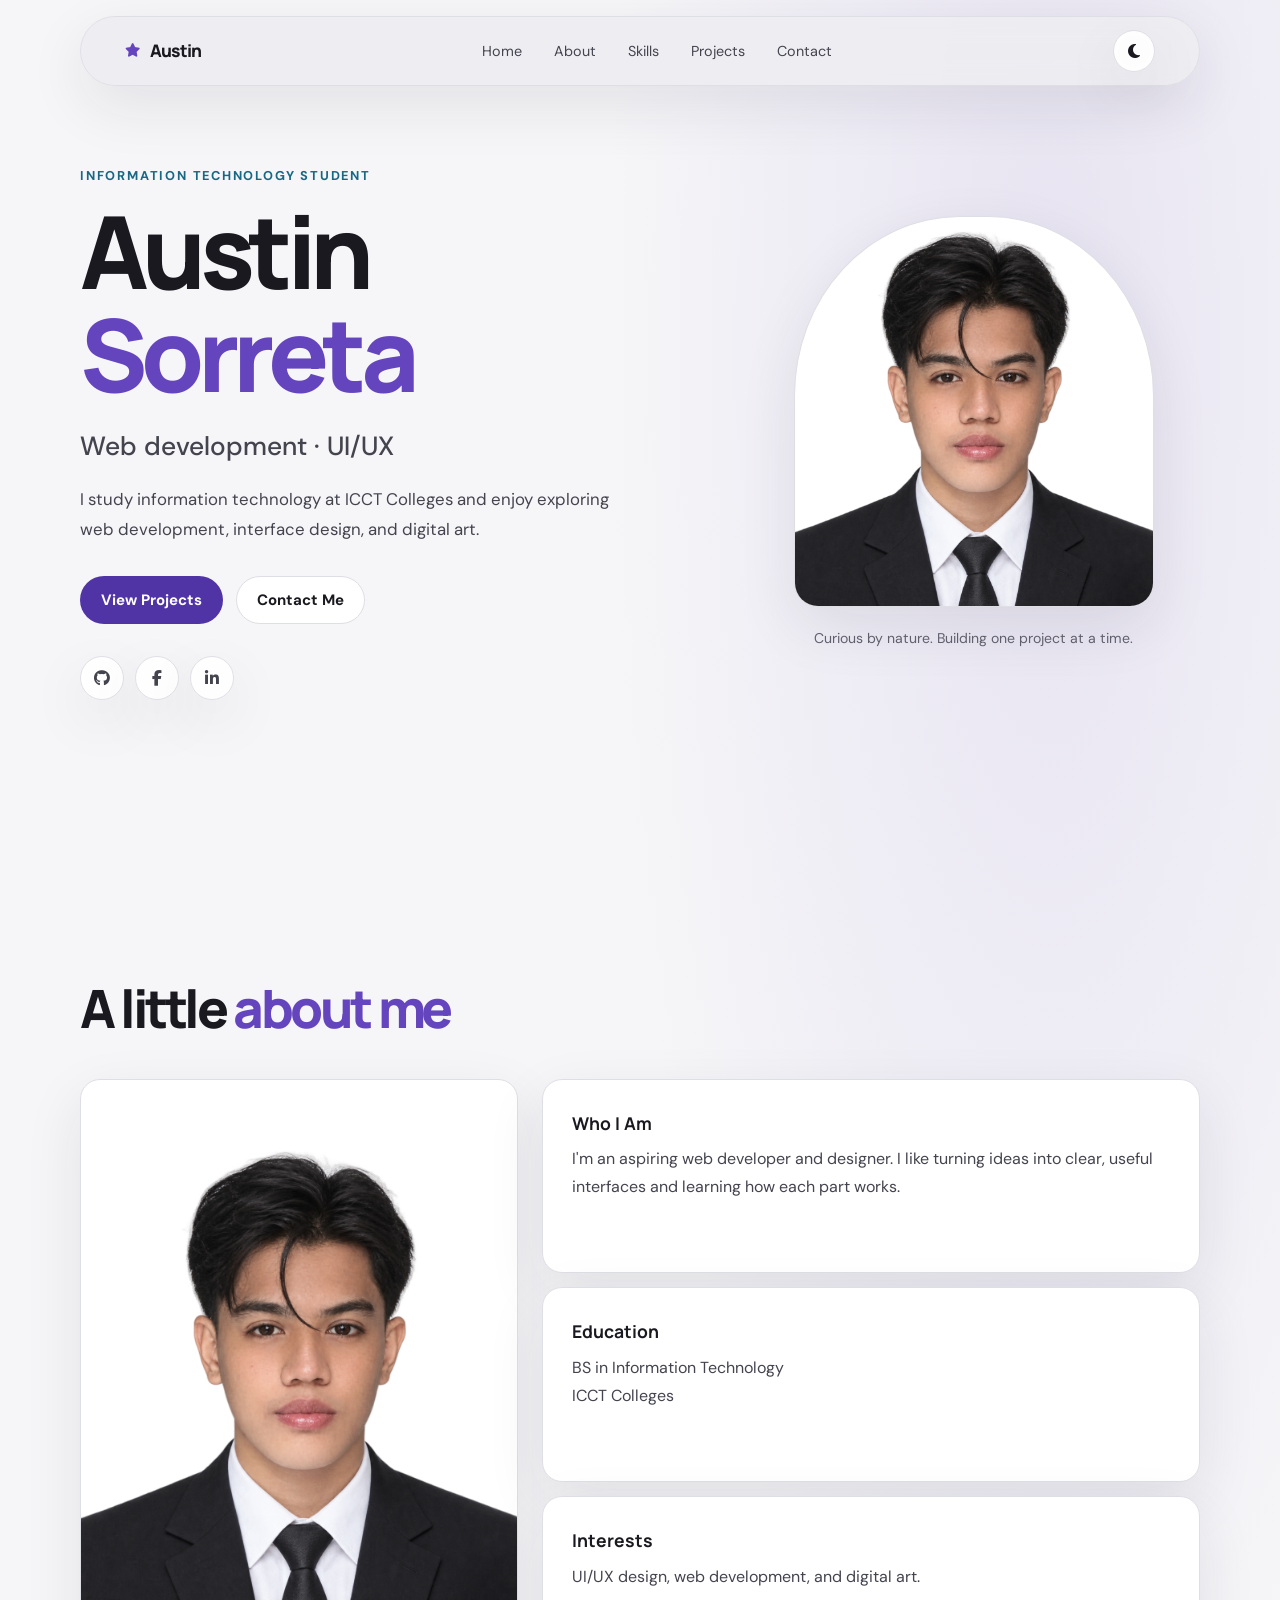
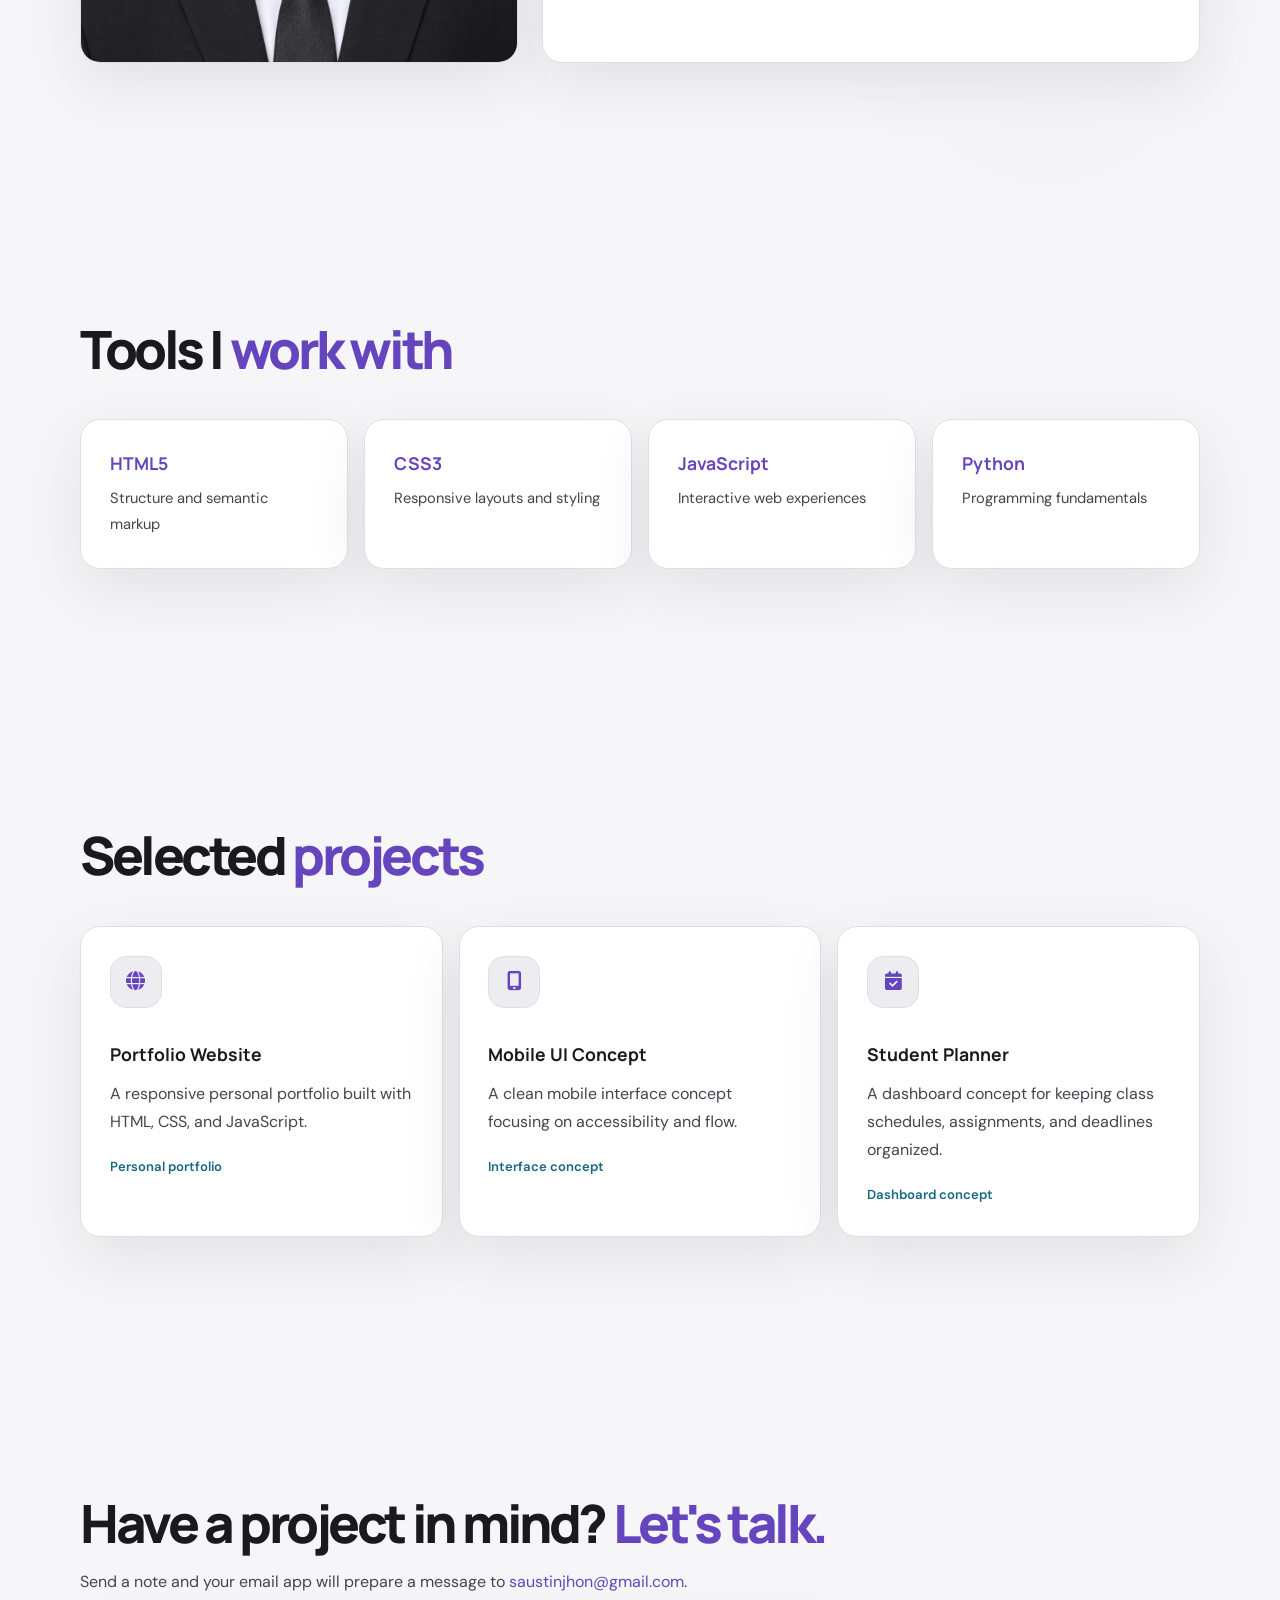
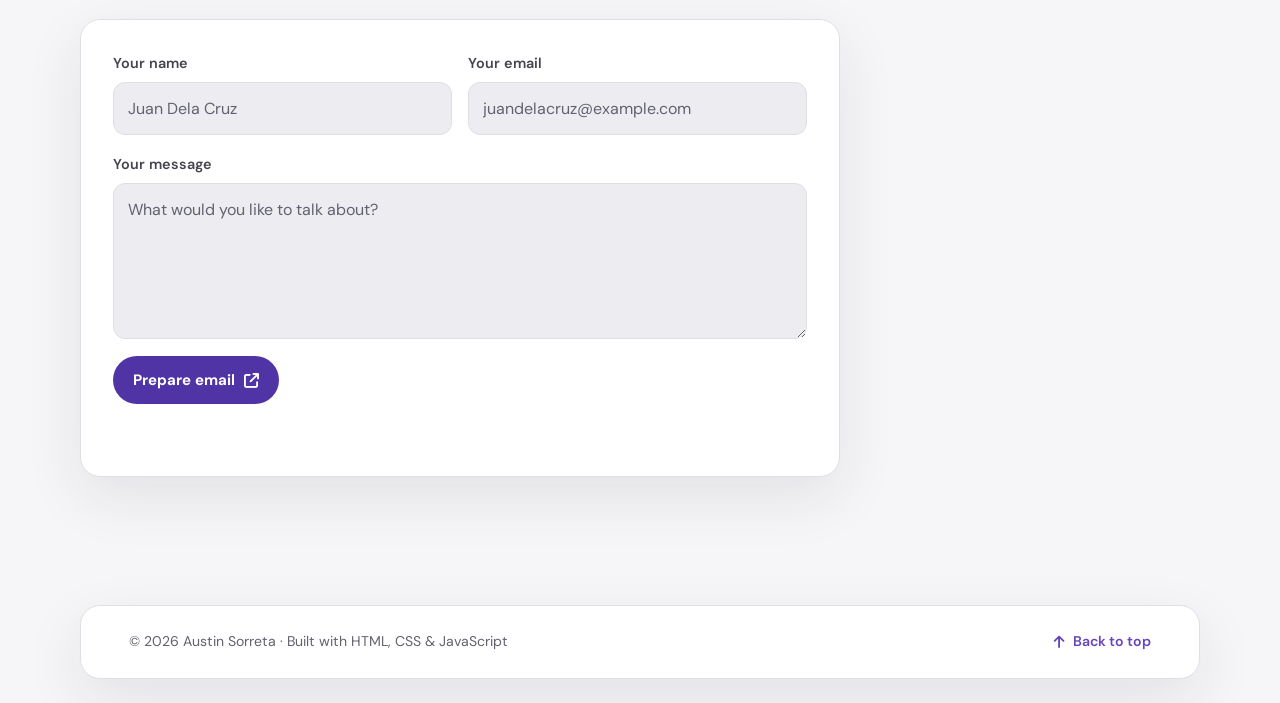
==== index.html @ a6e341d2 "Add files via upload" ====
<!DOCTYPE html>
<html lang="en">
  <head>
    <meta charset="UTF-8" />
    <meta name="viewport" content="width=device-width, initial-scale=1.0" />
    <title>Portfolio | Sorreta, Austin</title>
    <meta
      name="description"
      content="Portfolio of Austin Sorreta, an Information Technology student interested in web development and interface design."
    />
    <script>
      try {
        const savedTheme = localStorage.getItem("theme");
        if (savedTheme === "light" || savedTheme === "dark") {
          document.documentElement.dataset.theme = savedTheme;
        }
      } catch (error) {
        console.error("Unable to read the saved theme preference.", error);
      }
    </script>
    <link rel="preconnect" href="https://fonts.googleapis.com" />
    <link rel="preconnect" href="https://fonts.gstatic.com" crossorigin />
    <link
      href="https://fonts.googleapis.com/css2?family=DM+Sans:wght@400;500;600;700&family=Manrope:wght@500;600;700;800&display=swap"
      rel="stylesheet"
    />
    <link
      rel="stylesheet"
      href="https://cdnjs.cloudflare.com/ajax/libs/font-awesome/6.5.2/css/all.min.css"
      crossorigin="anonymous"
      referrerpolicy="no-referrer"
    />
    <link rel="stylesheet" href="style.css" />
  </head>
  <body>
    <a class="skip-link" href="#main">Skip to content</a>
    <header class="header glass">
      <nav class="nav container" aria-label="Primary navigation">
        <a href="#home" class="logo" aria-label="Home">
          <span class="logo-mark" aria-hidden="true"><i class="fa-solid fa-star"></i></span>
          <span class="logo-text">Austin</span>
        </a>

        <ul class="nav-links" id="navLinks">
          <li><a href="#home" class="nav-link">Home</a></li>
          <li><a href="#about" class="nav-link">About</a></li>
          <li><a href="#skills" class="nav-link">Skills</a></li>
          <li><a href="#projects" class="nav-link">Projects</a></li>
          <li><a href="#contact" class="nav-link">Contact</a></li>
        </ul>

        <div class="nav-actions">
          <button id="themeToggle" class="theme-toggle glass" type="button" aria-label="Switch to light theme">
            <i class="icon-sun fa-solid fa-sun" aria-hidden="true"></i>
            <i class="icon-moon fa-solid fa-moon" aria-hidden="true"></i>
          </button>
          <button
            id="menuToggle"
            class="menu-toggle glass"
            type="button"
            aria-label="Open navigation menu"
            aria-controls="navLinks"
            aria-expanded="false"
          >
            <i class="fa-solid fa-bars" aria-hidden="true"></i>
          </button>
        </div>
      </nav>
    </header>

    <main id="main">
      <section id="home" class="hero section container">
        <div class="hero-content">
          <p class="hero-greet reveal">Information Technology student</p>
          <h1 class="hero-name reveal">Austin <span class="accent">Sorreta</span></h1>
          <h2 class="hero-role reveal">
            Web development <span aria-hidden="true">·</span> UI/UX
          </h2>
          <p class="hero-desc reveal">
            I study information technology at ICCT Colleges and enjoy exploring web development, interface design, and digital art.
          </p>

          <div class="hero-buttons reveal">
            <a href="#projects" class="btn btn-primary">View Projects</a>
            <a href="#contact" class="btn btn-ghost">Contact Me</a>
          </div>

          <div class="hero-socials reveal">
            <a href="https://github.com/saustinjhon" class="social glass" target="_blank" rel="noopener noreferrer" aria-label="GitHub">
              <i class="fa-brands fa-github"></i>
            </a>
            <a href="https://facebook.com/saustinjhon" class="social glass" target="_blank" rel="noopener noreferrer" aria-label="Facebook">
              <i class="fa-brands fa-facebook-f"></i>
            </a>
            <a href="https://linkedin.com/in/saustinjhon" class="social glass" target="_blank" rel="noopener noreferrer" aria-label="LinkedIn">
              <i class="fa-brands fa-linkedin-in"></i>
            </a>
          </div>
        </div>

        <div class="hero-visual reveal">
          <div class="profile-pic glass">
            <img src="images/profile.jpg" alt="Portrait of Austin Sorreta" />
          </div>
          <p class="visual-caption">Curious by nature. Building one project at a time.</p>
        </div>
      </section>

      <section id="about" class="section container">
        <h2 class="section-title reveal">A little <span class="accent">about me</span></h2>

        <div class="about-grid">
          <div class="profile-panel glass reveal">
            <img src="images/profile.jpg" alt="Portrait of Austin Sorreta" />
          </div>

          <div class="info-column">
            <article class="glass card reveal">
              <h3>Who I Am</h3>
              <p>
                I'm an aspiring web developer and designer. I like turning ideas into clear, useful interfaces and learning how each part works.
              </p>
            </article>

            <article class="glass card reveal">
              <h3>Education</h3>
              <p>
                BS in Information Technology<br />
                ICCT Colleges
              </p>
            </article>

            <article class="glass card reveal">
              <h3>Interests</h3>
              <p>
                UI/UX design, web development, and digital art.
              </p>
            </article>
          </div>
        </div>
      </section>

      <section id="skills" class="section container">
        <h2 class="section-title reveal">Tools I <span class="accent">work with</span></h2>

        <div class="skills-grid">
          <article class="glass card skill-card reveal">
            <h3>HTML5</h3>
            <p>Structure and semantic markup</p>
          </article>

          <article class="glass card skill-card reveal">
            <h3>CSS3</h3>
            <p>Responsive layouts and styling</p>
          </article>

          <article class="glass card skill-card reveal">
            <h3>JavaScript</h3>
            <p>Interactive web experiences</p>
          </article>

          <article class="glass card skill-card reveal">
            <h3>Python</h3>
            <p>Programming fundamentals</p>
          </article>
        </div>
      </section>

      <section id="projects" class="section container">
        <h2 class="section-title reveal">Selected <span class="accent">projects</span></h2>

        <div class="projects-grid">
          <article class="glass card project-card reveal">
            <div class="project-thumb" aria-hidden="true"><i class="fa-solid fa-globe"></i></div>
            <h3>Portfolio Website</h3>
            <p>A responsive personal portfolio built with HTML, CSS, and JavaScript.</p>
            <p class="project-type">Personal portfolio</p>
          </article>

          <article class="glass card project-card reveal">
            <div class="project-thumb" aria-hidden="true"><i class="fa-solid fa-mobile-screen-button"></i></div>
            <h3>Mobile UI Concept</h3>
            <p>A clean mobile interface concept focusing on accessibility and flow.</p>
            <p class="project-type">Interface concept</p>
          </article>

          <article class="glass card project-card reveal">
            <div class="project-thumb" aria-hidden="true"><i class="fa-solid fa-calendar-check"></i></div>
            <h3>Student Planner</h3>
            <p>A dashboard concept for keeping class schedules, assignments, and deadlines organized.</p>
            <p class="project-type">Dashboard concept</p>
          </article>
        </div>
      </section>

      <section id="contact" class="section container">
        <h2 class="section-title reveal">Have a project in mind? <span class="accent">Let's talk.</span></h2>

        <div class="contact-intro">
          <p>Send a note and your email app will prepare a message to <a href="mailto:saustinjhon@gmail.com">saustinjhon@gmail.com</a>.</p>
        </div>
        <form class="glass contact-form reveal" id="contactForm">
          <div class="form-row">
            <div class="field">
              <label for="name">Your name</label>
              <input type="text" id="name" name="name" autocomplete="name" placeholder="Juan Dela Cruz" required />
            </div>
            <div class="field">
              <label for="email">Your email</label>
              <input type="email" id="email" name="email" autocomplete="email" placeholder="juandelacruz@example.com" required />
            </div>
          </div>
          <div class="field">
            <label for="message">Your message</label>
            <textarea id="message" name="message" rows="5" placeholder="What would you like to talk about?" required></textarea>
          </div>
          <button type="submit" class="btn btn-primary">
            Prepare email <i class="fa-solid fa-arrow-up-right-from-square" aria-hidden="true"></i>
          </button>
          <p class="form-status" id="formStatus" role="status" aria-live="polite"></p>
        </form>
      </section>
    </main>

    <footer class="footer glass">
      <div class="container footer-inner">
        <p>© 2026 Austin Sorreta · Built with HTML, CSS &amp; JavaScript</p>
        <a href="#home" class="back-top" id="backTop"><i class="fa-solid fa-arrow-up" aria-hidden="true"></i> Back to top</a>
      </div>
    </footer>

    <script src="script.js" defer></script>
  </body>
</html>
---- style.css ----
:root {
  color-scheme: dark;
  --bg: #050505;
  --bg-secondary: #0b0b0f;
  --surface: #121218;
  --surface-raised: #18181f;
  --text: #f5f5f7;
  --text-soft: #c3c3cc;
  --muted: #a1a1aa;
  --line: #292930;
  --accent: #a78bfa;
  --accent-strong: #8b6be8;
  --accent-cool: #67c9e8;
  --focus: #c4b5fd;
  --shadow: 0 20px 60px rgba(0, 0, 0, 0.28);
  --transition: 220ms ease;
  --radius: 20px;
}

html[data-theme="light"] {
  color-scheme: light;
  --bg: #f6f6f8;
  --bg-secondary: #ededf1;
  --surface: #ffffff;
  --surface-raised: #fafafd;
  --text: #19191f;
  --text-soft: #44444f;
  --muted: #62626f;
  --line: #dedee5;
  --accent: #6545bd;
  --accent-strong: #5033a5;
  --accent-cool: #166883;
  --focus: #5033a5;
  --shadow: 0 20px 60px rgba(37, 32, 58, 0.09);
}

@media (prefers-color-scheme: light) {
  :root:not([data-theme]) {
    color-scheme: light;
    --bg: #f6f6f8;
    --bg-secondary: #ededf1;
    --surface: #ffffff;
    --surface-raised: #fafafd;
    --text: #19191f;
    --text-soft: #44444f;
    --muted: #62626f;
    --line: #dedee5;
    --accent: #6545bd;
    --accent-strong: #5033a5;
    --accent-cool: #166883;
    --focus: #5033a5;
    --shadow: 0 20px 60px rgba(37, 32, 58, 0.09);
  }
}

* {
  box-sizing: border-box;
}

html {
  scroll-behavior: smooth;
  scroll-padding-top: 6rem;
}

body {
  min-width: 320px;
  min-height: 100vh;
  margin: 0;
  overflow-x: hidden;
  background:
    radial-gradient(ellipse at 82% 9%, rgba(111, 78, 189, 0.11), transparent 28rem),
    var(--bg);
  color: var(--text);
  font-family: "DM Sans", "Segoe UI", sans-serif;
  line-height: 1.6;
  transition: background-color var(--transition), color var(--transition);
}

::selection {
  background: rgba(167, 139, 250, 0.28);
  color: var(--text);
}

img {
  display: block;
  max-width: 100%;
}

a {
  color: inherit;
  text-decoration: none;
}

button,
input,
textarea {
  font: inherit;
}

button,
a,
input,
textarea {
  -webkit-tap-highlight-color: transparent;
}

:focus-visible {
  outline: 3px solid var(--focus);
  outline-offset: 4px;
}

.container {
  width: min(1120px, calc(100% - 48px));
  margin-inline: auto;
}

.skip-link {
  position: fixed;
  z-index: 20;
  top: 0.75rem;
  left: 0.75rem;
  padding: 0.7rem 1rem;
  transform: translateY(-160%);
  border-radius: 10px;
  background: var(--surface);
  color: var(--text);
}

.skip-link:focus {
  transform: translateY(0);
}

.section {
  padding-block: clamp(5rem, 10vw, 8rem);
}

.accent {
  color: var(--accent);
}

.glass {
  border: 1px solid var(--line);
  background: var(--surface);
  background: color-mix(in srgb, var(--surface) 90%, transparent);
  box-shadow: var(--shadow);
}

@supports (backdrop-filter: blur(1px)) {
  .glass {
    backdrop-filter: blur(12px);
    -webkit-backdrop-filter: blur(12px);
  }
}

.header {
  position: fixed;
  z-index: 10;
  inset: 16px 0 auto;
  width: min(1120px, calc(100% - 32px));
  margin-inline: auto;
  border-radius: 999px;
  background: color-mix(in srgb, var(--bg-secondary) 92%, transparent);
}

.nav {
  position: relative;
  display: flex;
  min-height: 68px;
  align-items: center;
  justify-content: space-between;
  gap: 1.5rem;
  padding-inline: 1.25rem;
}

.logo {
  display: inline-flex;
  align-items: center;
  gap: 0.65rem;
  flex: 0 0 auto;
  font-family: "Manrope", sans-serif;
  font-size: 1.08rem;
  font-weight: 800;
  letter-spacing: -0.04em;
}

.logo-mark {
  color: var(--accent);
  font-size: 0.85rem;
}

.nav-links {
  display: flex;
  align-items: center;
  gap: clamp(1rem, 2.7vw, 2rem);
  margin: 0;
  padding: 0;
  list-style: none;
}

.nav-link {
  color: var(--text-soft);
  font-size: 0.9rem;
  transition: color var(--transition);
}

.nav-link:hover,
.nav-link:focus-visible {
  color: var(--accent);
}

.nav-actions {
  display: flex;
  flex: 0 0 auto;
  align-items: center;
  gap: 0.55rem;
}

.theme-toggle,
.menu-toggle {
  display: grid;
  width: 42px;
  height: 42px;
  flex: 0 0 auto;
  place-items: center;
  border-radius: 50%;
  color: var(--text);
  cursor: pointer;
  transition: color var(--transition), background-color var(--transition), border-color var(--transition), transform var(--transition);
}

.theme-toggle:hover,
.menu-toggle:hover {
  transform: translateY(-2px);
  border-color: var(--accent);
  color: var(--accent);
}

.icon-moon {
  display: none;
}

html[data-theme="light"] .icon-sun {
  display: none;
}

html[data-theme="light"] .icon-moon {
  display: inline-block;
}

@media (prefers-color-scheme: light) {
  :root:not([data-theme]) .icon-sun {
    display: none;
  }

  :root:not([data-theme]) .icon-moon {
    display: inline-block;
  }
}

.menu-toggle {
  display: none;
}

.hero {
  display: grid;
  min-height: min(850px, 100svh);
  grid-template-columns: minmax(0, 1.1fr) minmax(260px, 0.9fr);
  align-items: center;
  gap: clamp(3rem, 9vw, 8rem);
  padding-top: 9rem;
}

.hero-content {
  max-width: 640px;
}

.hero-greet {
  margin: 0 0 0.9rem;
  color: var(--accent-cool);
  font-size: 0.8rem;
  font-weight: 700;
  letter-spacing: 0.14em;
  text-transform: uppercase;
}

.hero-name,
.section-title {
  margin: 0;
  font-family: "Manrope", sans-serif;
  font-weight: 800;
  letter-spacing: -0.065em;
}

.hero-name {
  max-width: 700px;
  font-size: clamp(3.1rem, 8vw, 6.3rem);
  line-height: 1.02;
}

.hero-role {
  min-height: 2.2rem;
  margin: 1.2rem 0 1rem;
  color: var(--text-soft);
  font-size: clamp(1.15rem, 2.5vw, 1.65rem);
  font-weight: 500;
}

.cursor {
  color: var(--accent);
}

.hero-desc {
  max-width: 540px;
  margin: 0;
  color: var(--text-soft);
  font-size: 1.05rem;
  line-height: 1.8;
}

.hero-buttons {
  display: flex;
  flex-wrap: wrap;
  gap: 0.8rem;
  margin-top: 2rem;
}

.btn {
  display: inline-flex;
  min-height: 48px;
  align-items: center;
  justify-content: center;
  gap: 0.55rem;
  padding: 0.7rem 1.25rem;
  border: 1px solid transparent;
  border-radius: 999px;
  font-size: 0.94rem;
  font-weight: 700;
  transition: transform var(--transition), background-color var(--transition), border-color var(--transition), box-shadow var(--transition);
}

.btn:hover {
  transform: translateY(-2px);
}

.btn-primary {
  background: var(--accent-strong);
  color: #fff;
}

.btn-primary:hover {
  background: var(--accent);
  box-shadow: 0 8px 24px rgba(139, 107, 232, 0.2);
}

.btn-ghost {
  border-color: var(--line);
  background: var(--surface);
  color: var(--text);
}

.btn-ghost:hover {
  border-color: var(--accent);
}

.hero-socials {
  display: flex;
  align-items: center;
  gap: 0.7rem;
  margin-top: 2rem;
}

.social {
  display: grid;
  width: 44px;
  height: 44px;
  place-items: center;
  border-radius: 50%;
  color: var(--text-soft);
  transition: color var(--transition), border-color var(--transition), transform var(--transition);
}

.social:hover {
  transform: translateY(-2px);
  border-color: var(--accent);
  color: var(--accent);
}

.hero-visual {
  display: grid;
  justify-items: center;
  gap: 1.25rem;
}

.profile-pic {
  width: min(100%, 360px);
  aspect-ratio: 0.92;
  overflow: hidden;
  border-radius: 46% 46% 24px 24px;
  background: var(--surface);
}

.profile-pic img {
  width: 100%;
  height: 100%;
  object-fit: cover;
}

.visual-caption {
  margin: 0;
  color: var(--muted);
  font-size: 0.88rem;
  text-align: center;
}

.section-title {
  margin-bottom: 2.5rem;
  font-size: clamp(2rem, 5vw, 3.3rem);
  line-height: 1.15;
}

.about-grid {
  display: grid;
  grid-template-columns: minmax(230px, 0.8fr) minmax(0, 1.2fr);
  align-items: stretch;
  gap: 1.5rem;
}

.profile-panel {
  min-height: 100%;
  overflow: hidden;
  border-radius: var(--radius);
  background: var(--surface);
}

.profile-panel img {
  width: 100%;
  height: 100%;
  min-height: 320px;
  object-fit: cover;
}

.info-column {
  display: grid;
  gap: 0.9rem;
}

.card {
  padding: clamp(1.25rem, 3vw, 1.8rem);
  border: 1px solid var(--line);
  border-radius: var(--radius);
  background: var(--surface);
  transition: transform var(--transition), border-color var(--transition), background-color var(--transition);
}

.card:hover {
  transform: translateY(-3px);
  border-color: color-mix(in srgb, var(--accent) 48%, var(--line));
}

.card h3 {
  margin: 0 0 0.55rem;
  font-family: "Manrope", sans-serif;
  font-size: 1.1rem;
  font-weight: 700;
}

.card p {
  margin: 0;
  color: var(--text-soft);
  line-height: 1.75;
}

.skills-grid {
  display: grid;
  grid-template-columns: repeat(4, minmax(0, 1fr));
  gap: 1rem;
}

.skill-card {
  min-height: 150px;
}

.skill-card h3 {
  color: var(--accent);
}

.skill-card p {
  font-size: 0.92rem;
}

.projects-grid {
  display: grid;
  grid-template-columns: repeat(3, minmax(0, 1fr));
  gap: 1rem;
}

.project-card {
  min-height: 275px;
}

.project-thumb {
  display: grid;
  width: 52px;
  height: 52px;
  margin-bottom: 2rem;
  place-items: center;
  border: 1px solid var(--line);
  border-radius: 16px;
  background: var(--bg-secondary);
  color: var(--accent);
  font-size: 1.2rem;
}

.project-card p {
  margin-top: 0.75rem;
}

.project-card .project-type {
  margin-top: 1.25rem;
  color: var(--accent-cool);
  font-size: 0.82rem;
  font-weight: 600;
}

.contact-intro {
  max-width: 650px;
  margin: -1.5rem 0 1.5rem;
  color: var(--text-soft);
}

.contact-intro a {
  color: var(--accent);
  text-decoration: underline;
  text-decoration-color: transparent;
  text-underline-offset: 0.2em;
  transition: text-decoration-color var(--transition);
}

.contact-intro a:hover {
  text-decoration-color: currentColor;
}

.contact-form {
  display: grid;
  max-width: 760px;
  gap: 1.1rem;
  padding: clamp(1.2rem, 4vw, 2rem);
  border-radius: var(--radius);
  background: var(--surface);
}

.form-row {
  display: grid;
  grid-template-columns: 1fr 1fr;
  gap: 1rem;
}

.field {
  display: grid;
  gap: 0.45rem;
}

.field label {
  color: var(--text-soft);
  font-size: 0.9rem;
  font-weight: 600;
}

.contact-form input,
.contact-form textarea {
  width: 100%;
  min-height: 48px;
  padding: 0.8rem 0.9rem;
  border: 1px solid var(--line);
  border-radius: 12px;
  background: var(--bg-secondary);
  color: var(--text);
}

.contact-form textarea {
  min-height: 140px;
  resize: vertical;
}

.contact-form input::placeholder,
.contact-form textarea::placeholder {
  color: var(--muted);
  opacity: 1;
}

.contact-form input:focus,
.contact-form textarea:focus {
  border-color: var(--accent);
  outline: 3px solid color-mix(in srgb, var(--accent) 22%, transparent);
}

.contact-form .btn {
  justify-self: start;
  border: 0;
  cursor: pointer;
}

.form-status {
  min-height: 1.5em;
  margin: 0;
  color: var(--text-soft);
  font-size: 0.9rem;
}

.footer {
  width: min(1120px, calc(100% - 32px));
  margin: 0 auto 1.5rem;
  border-radius: var(--radius);
  background: var(--surface);
}

.footer-inner {
  display: flex;
  min-height: 72px;
  align-items: center;
  justify-content: space-between;
  gap: 1rem;
  padding: 1rem 1.5rem;
  color: var(--muted);
  font-size: 0.88rem;
}

.footer-inner p {
  margin: 0;
}

.back-top {
  display: inline-flex;
  align-items: center;
  gap: 0.5rem;
  color: var(--accent);
  font-weight: 600;
}

.back-top:hover {
  color: var(--text);
}

.motion-ready .reveal {
  opacity: 0;
  transform: translateY(14px);
  transition: opacity 450ms ease, transform 450ms ease;
}

.motion-ready .reveal.active {
  opacity: 1;
  transform: translateY(0);
}

@media (max-width: 900px) {
  .menu-toggle {
    display: grid;
  }

  .nav-links {
    position: absolute;
    top: calc(100% + 10px);
    right: 0;
    left: 0;
    display: grid;
    gap: 0.25rem;
    padding: 0.6rem;
    border: 1px solid var(--line);
    border-radius: 18px;
    background: var(--surface);
    box-shadow: var(--shadow);
    opacity: 0;
    pointer-events: none;
    transform: translateY(-6px);
    transition: opacity var(--transition), transform var(--transition), visibility var(--transition);
    visibility: hidden;
  }

  .nav-links.open {
    opacity: 1;
    pointer-events: auto;
    transform: translateY(0);
    visibility: visible;
  }

  .nav-link {
    display: block;
    padding: 0.75rem 1rem;
    border-radius: 10px;
  }

  .nav-link:hover,
  .nav-link:focus-visible {
    background: var(--bg-secondary);
  }

  .hero {
    grid-template-columns: minmax(0, 1fr) minmax(220px, 0.7fr);
    gap: 2.5rem;
  }

  .skills-grid {
    grid-template-columns: repeat(2, minmax(0, 1fr));
  }
}

@media (max-width: 640px) {
  .container {
    width: min(100% - 36px, 520px);
  }

  .header {
    top: 10px;
  }

  .nav {
    min-height: 60px;
    padding-inline: 0.9rem;
  }

  .hero {
    min-height: auto;
    grid-template-columns: 1fr;
    gap: 2.5rem;
    padding-top: 9rem;
    text-align: center;
  }

  .hero-desc {
    margin-inline: auto;
  }

  .hero-buttons,
  .hero-socials {
    justify-content: center;
  }

  .hero-visual {
    grid-row: 1;
  }

  .profile-pic {
    width: min(62vw, 245px);
    aspect-ratio: 1;
    border-radius: 50%;
  }

  .visual-caption {
    display: none;
  }

  .about-grid,
  .projects-grid {
    grid-template-columns: 1fr;
  }

  .profile-panel {
    max-height: 340px;
  }

  .profile-panel img {
    min-height: 280px;
  }

  .project-card {
    min-height: auto;
  }

  .project-thumb {
    margin-bottom: 1.25rem;
  }

  .form-row {
    grid-template-columns: 1fr;
  }

  .contact-form .btn {
    width: 100%;
  }

  .footer-inner {
    flex-direction: column;
    justify-content: center;
    text-align: center;
  }
}

@media (max-width: 380px) {
  .container {
    width: calc(100% - 28px);
  }

  .nav {
    gap: 0.5rem;
  }

  .logo {
    gap: 0.45rem;
    font-size: 0.98rem;
  }

  .nav-actions {
    gap: 0.3rem;
  }

  .theme-toggle,
  .menu-toggle {
    width: 38px;
    height: 38px;
  }

  .hero-name {
    font-size: clamp(2.7rem, 14vw, 3.4rem);
  }

  .skills-grid {
    grid-template-columns: 1fr;
  }
}

@media (prefers-reduced-motion: reduce) {
  *,
  *::before,
  *::after {
    scroll-behavior: auto !important;
    animation-duration: 0.01ms !important;
    animation-iteration-count: 1 !important;
    transition-duration: 0.01ms !important;
  }

  .motion-ready .reveal,
  .motion-ready .reveal.active {
    opacity: 1;
    transform: none;
  }
}
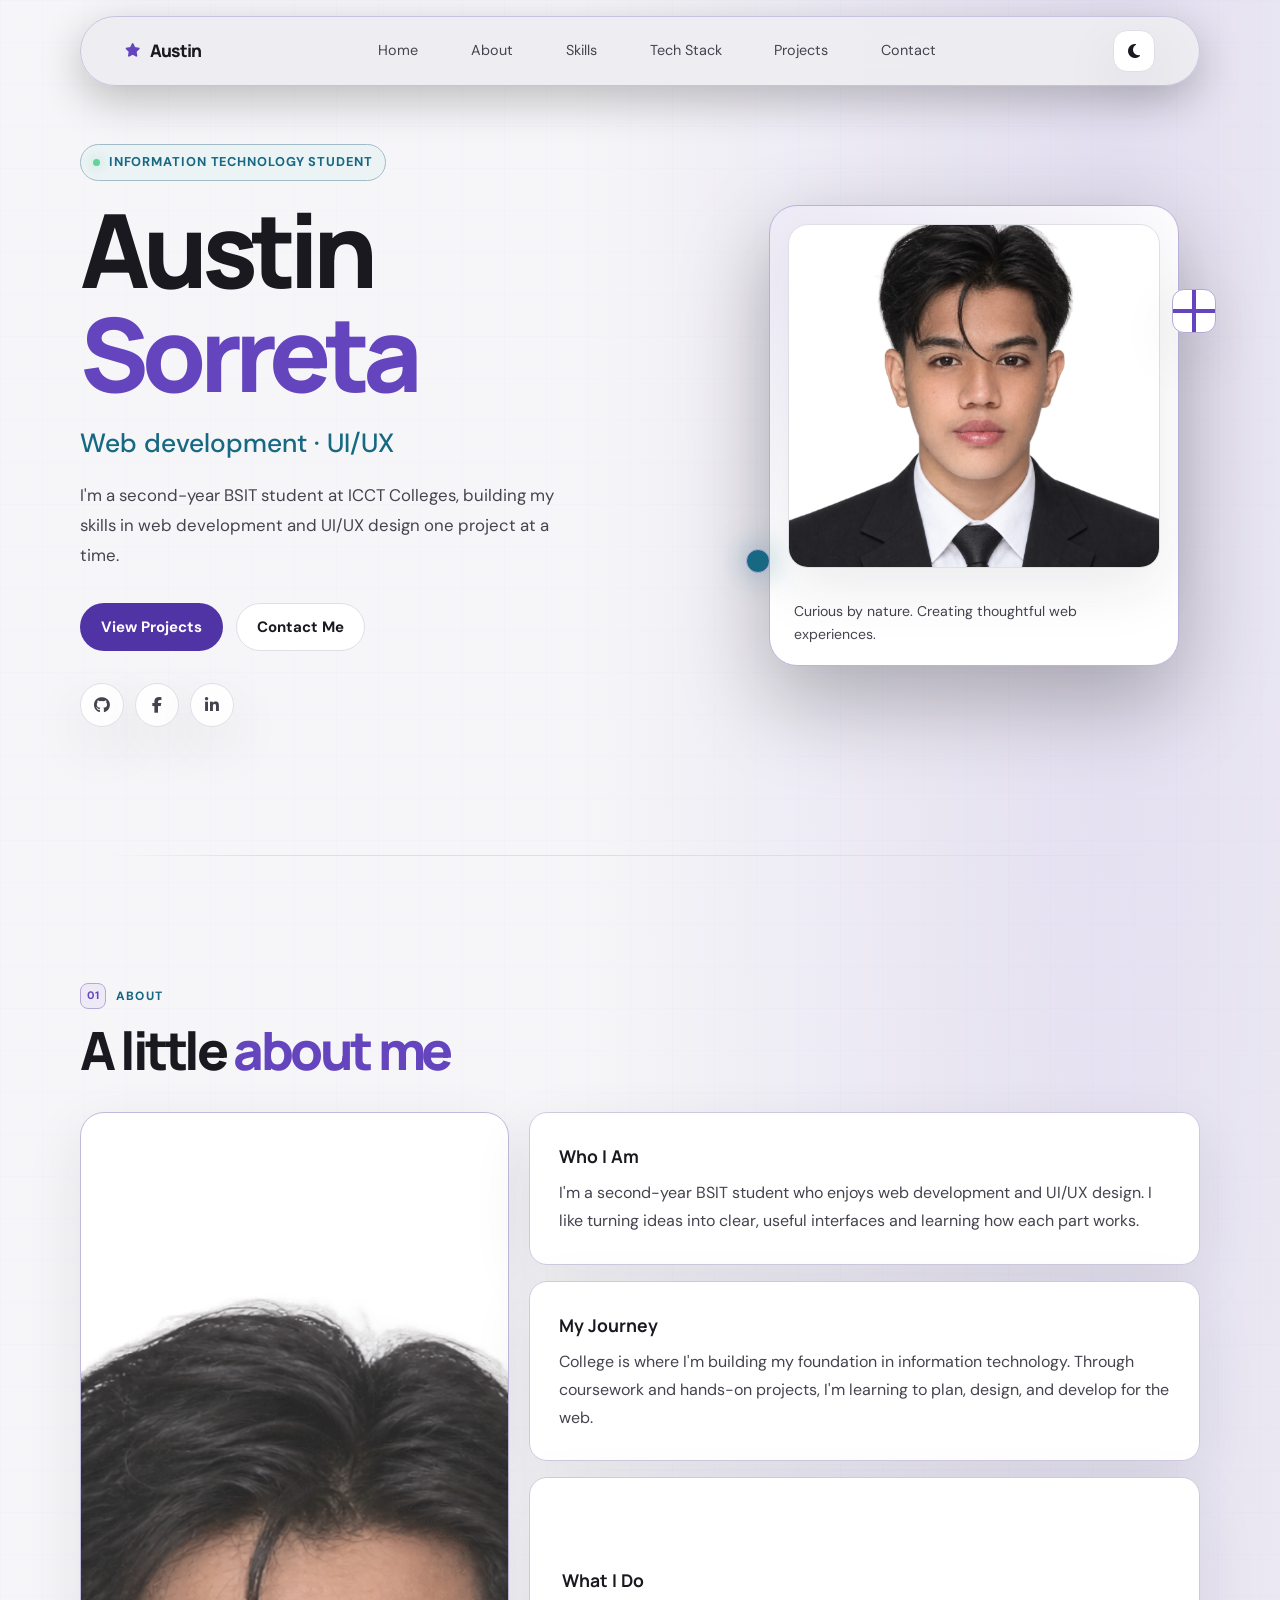
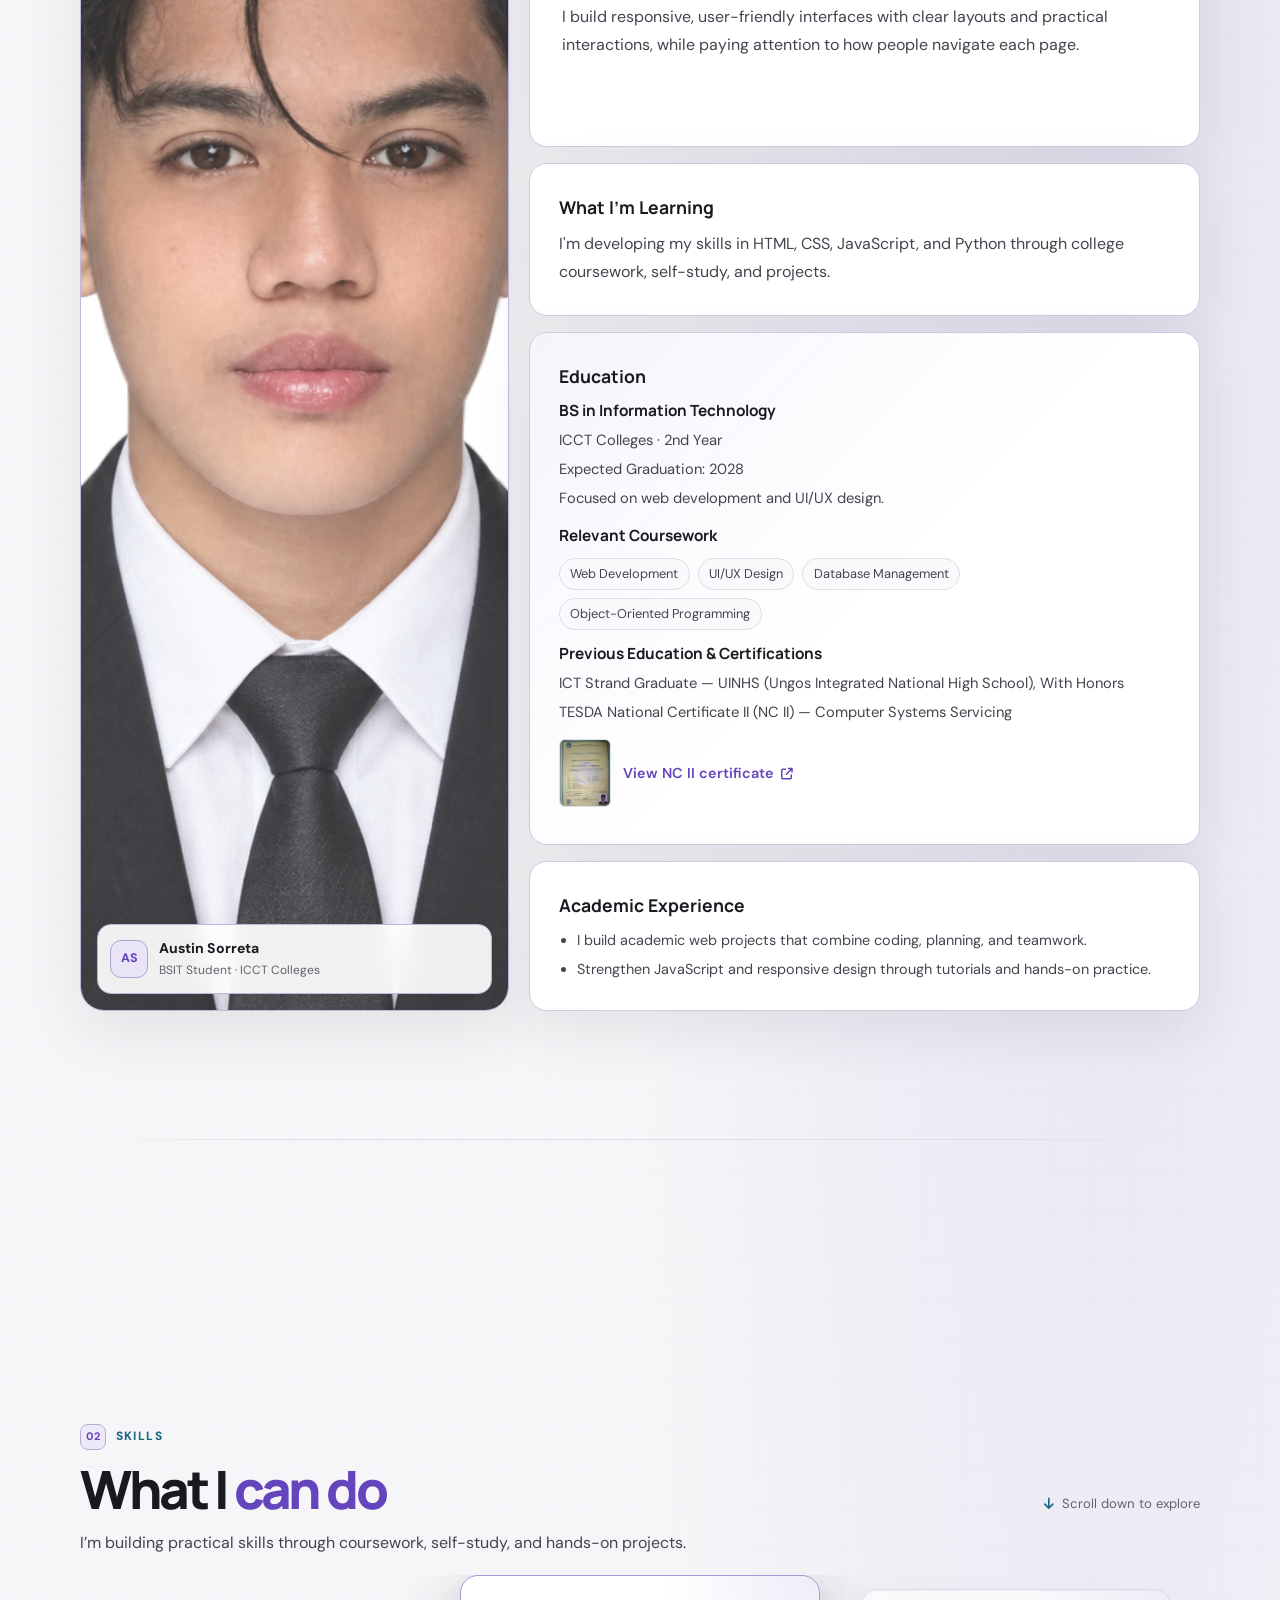
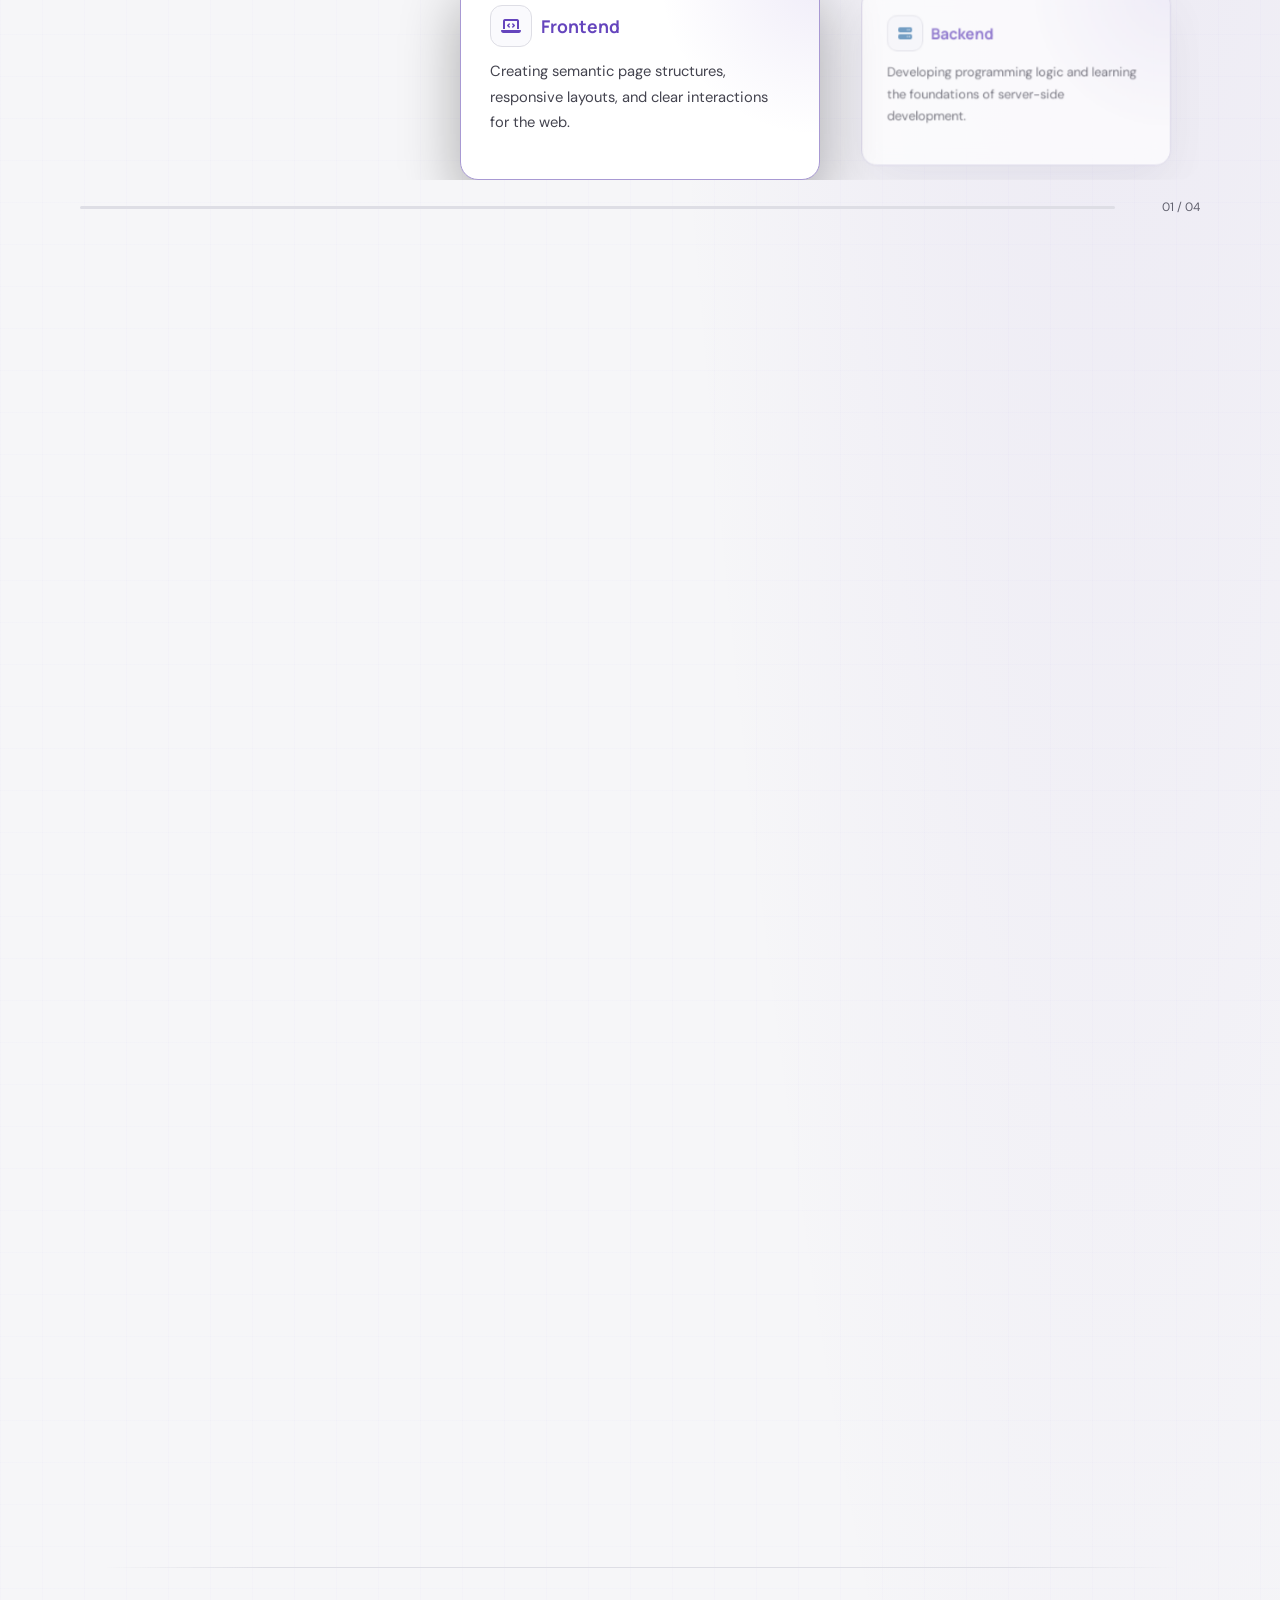
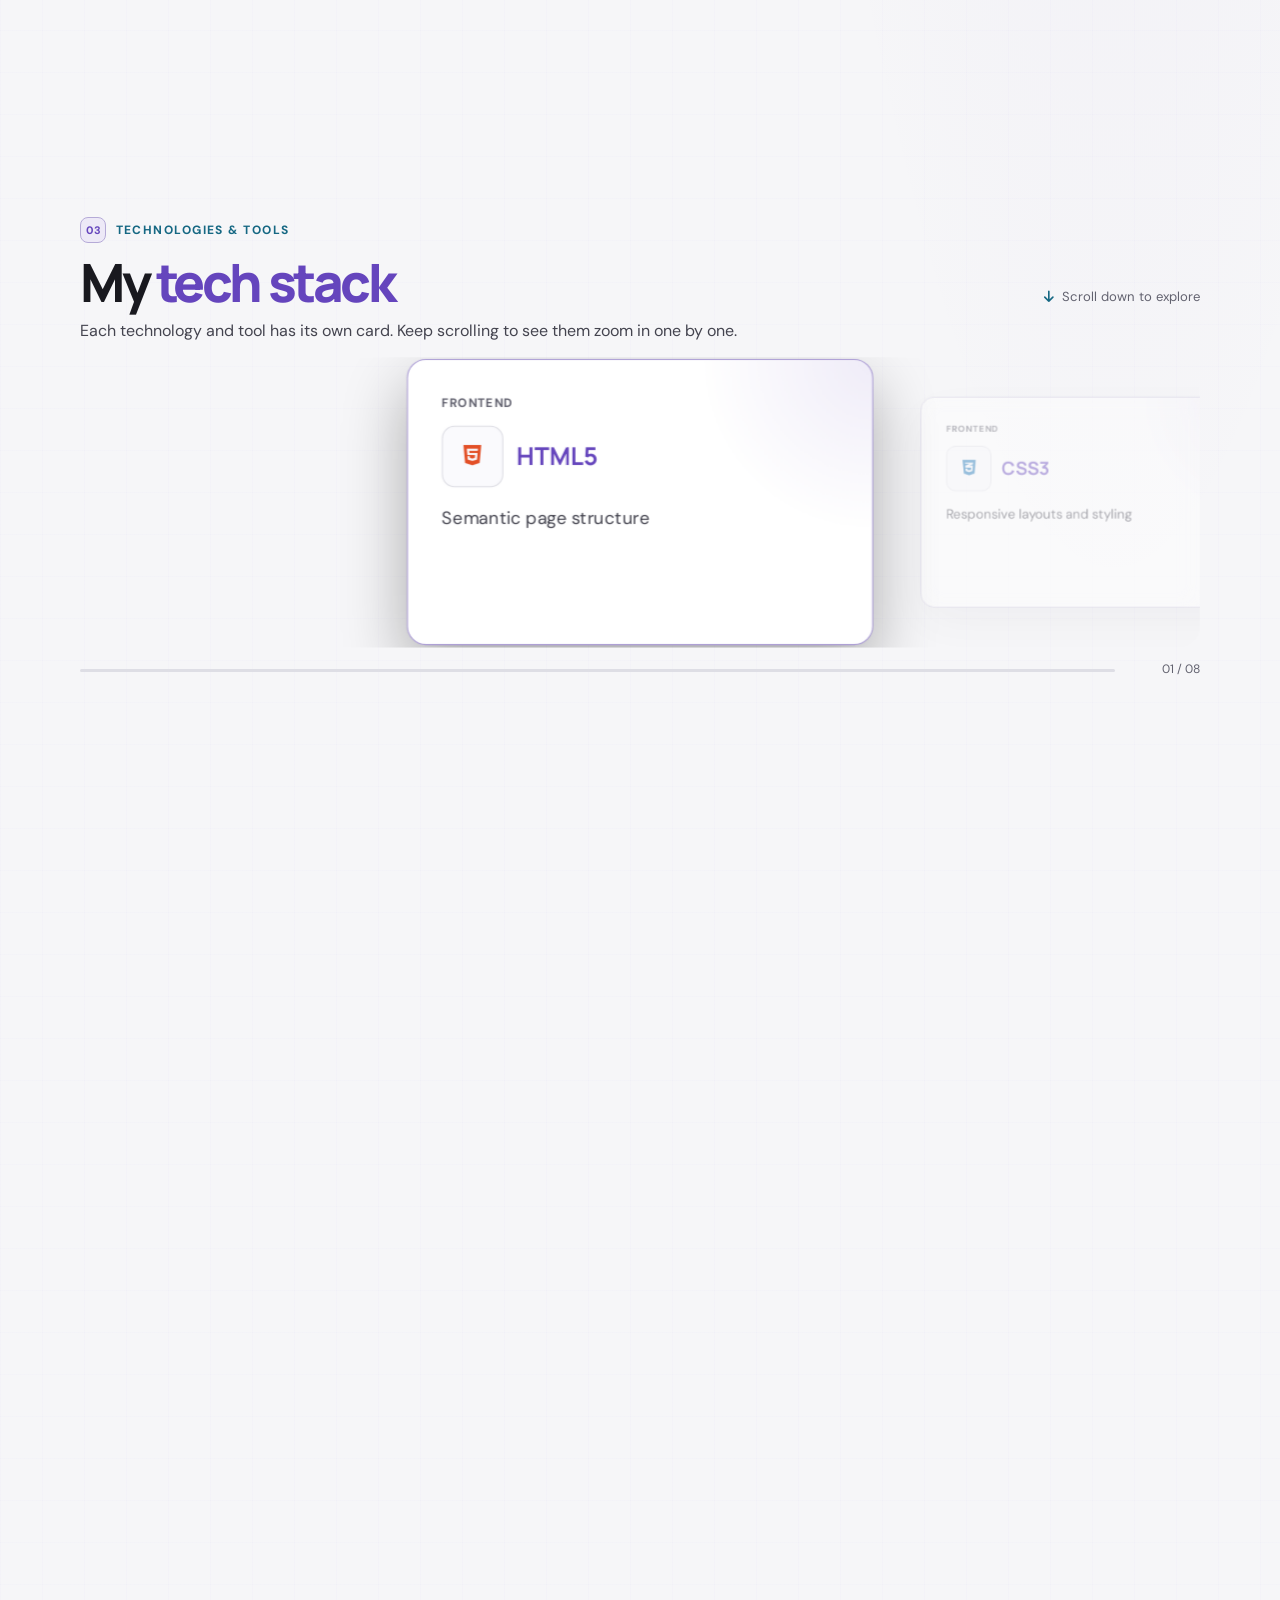
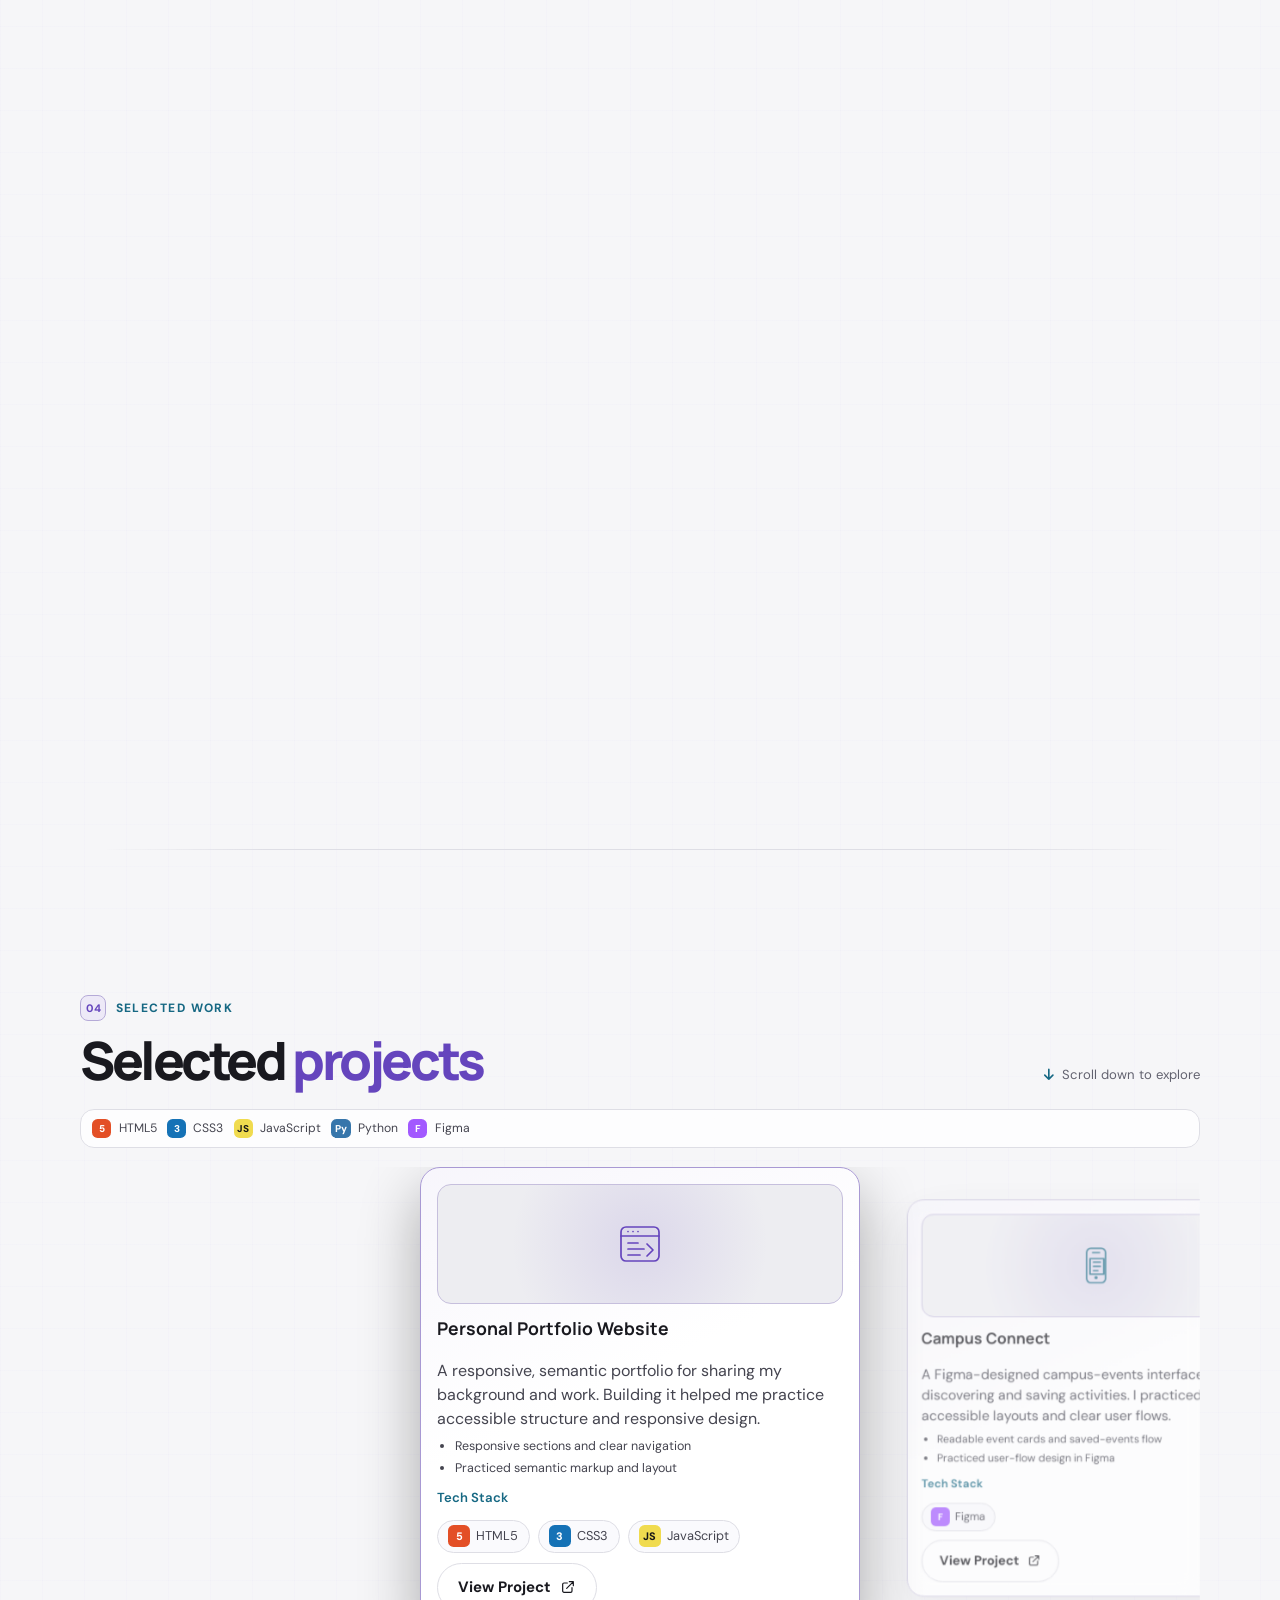
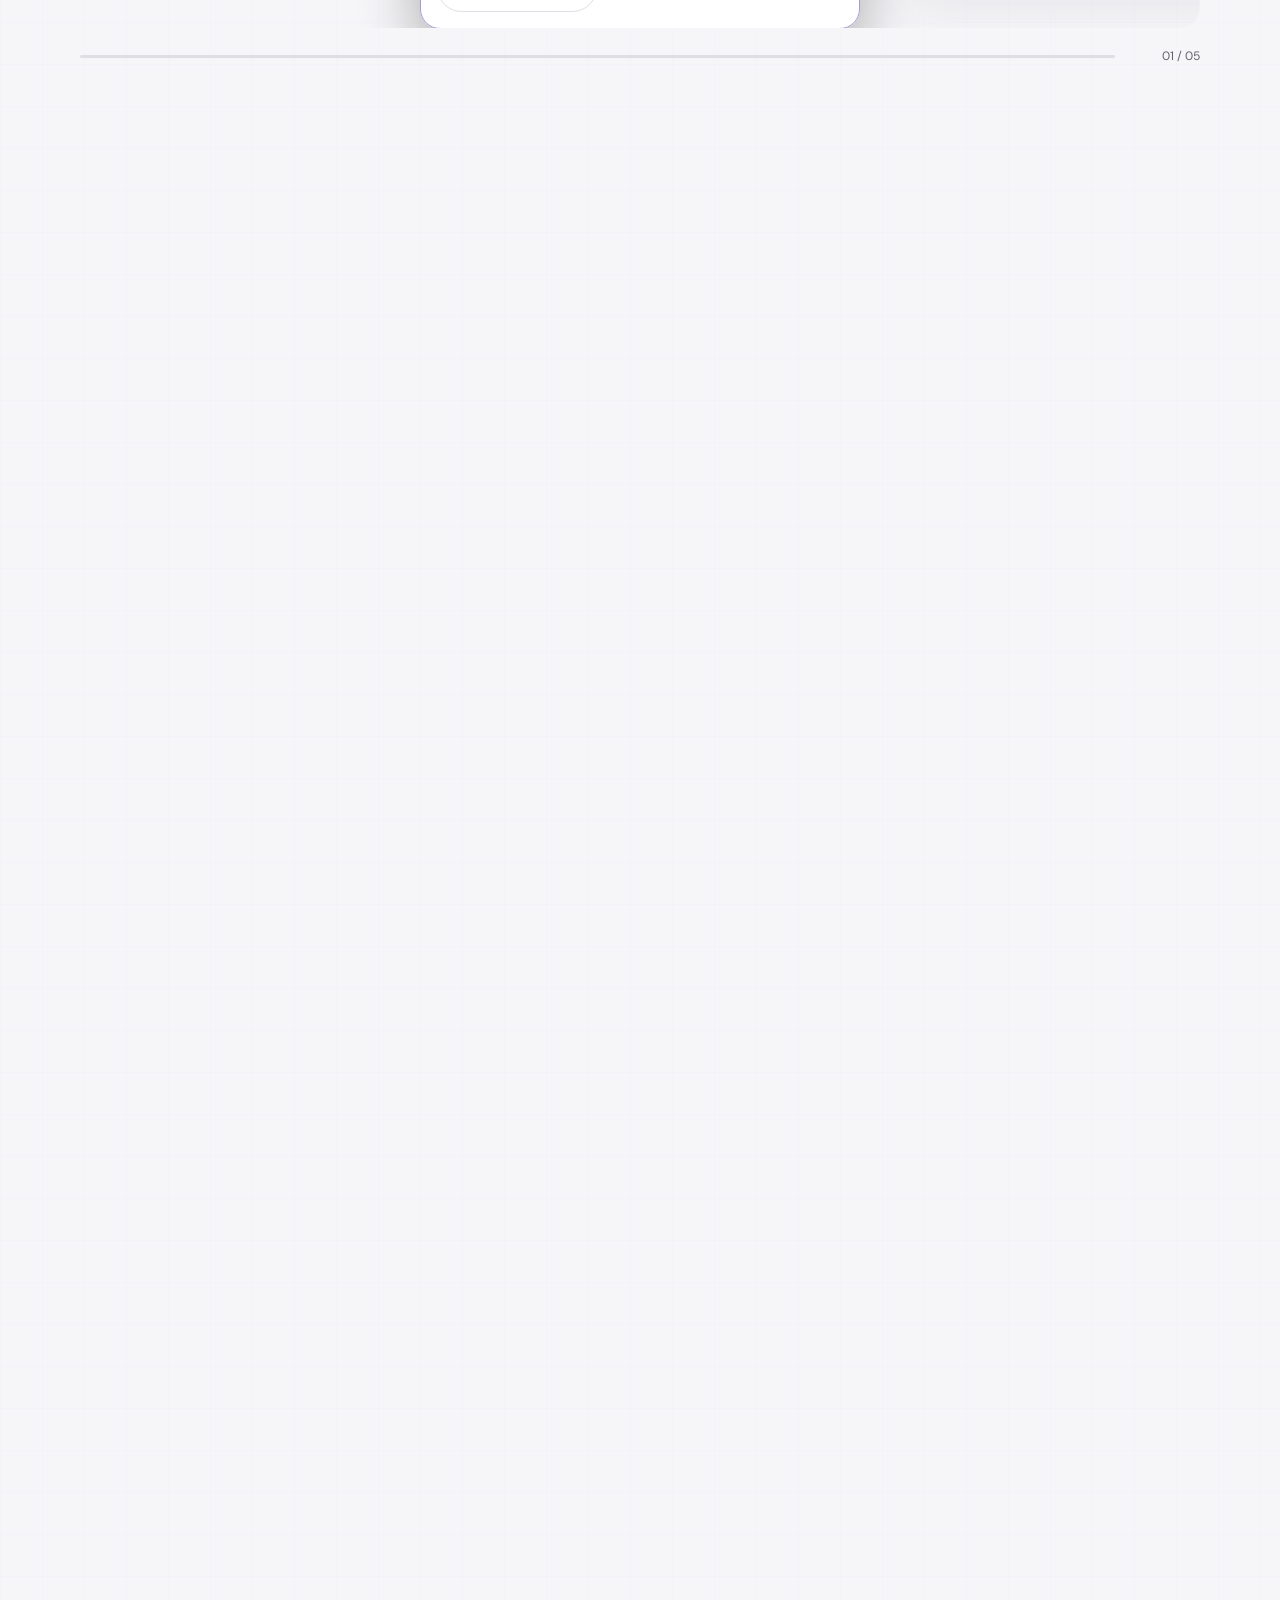
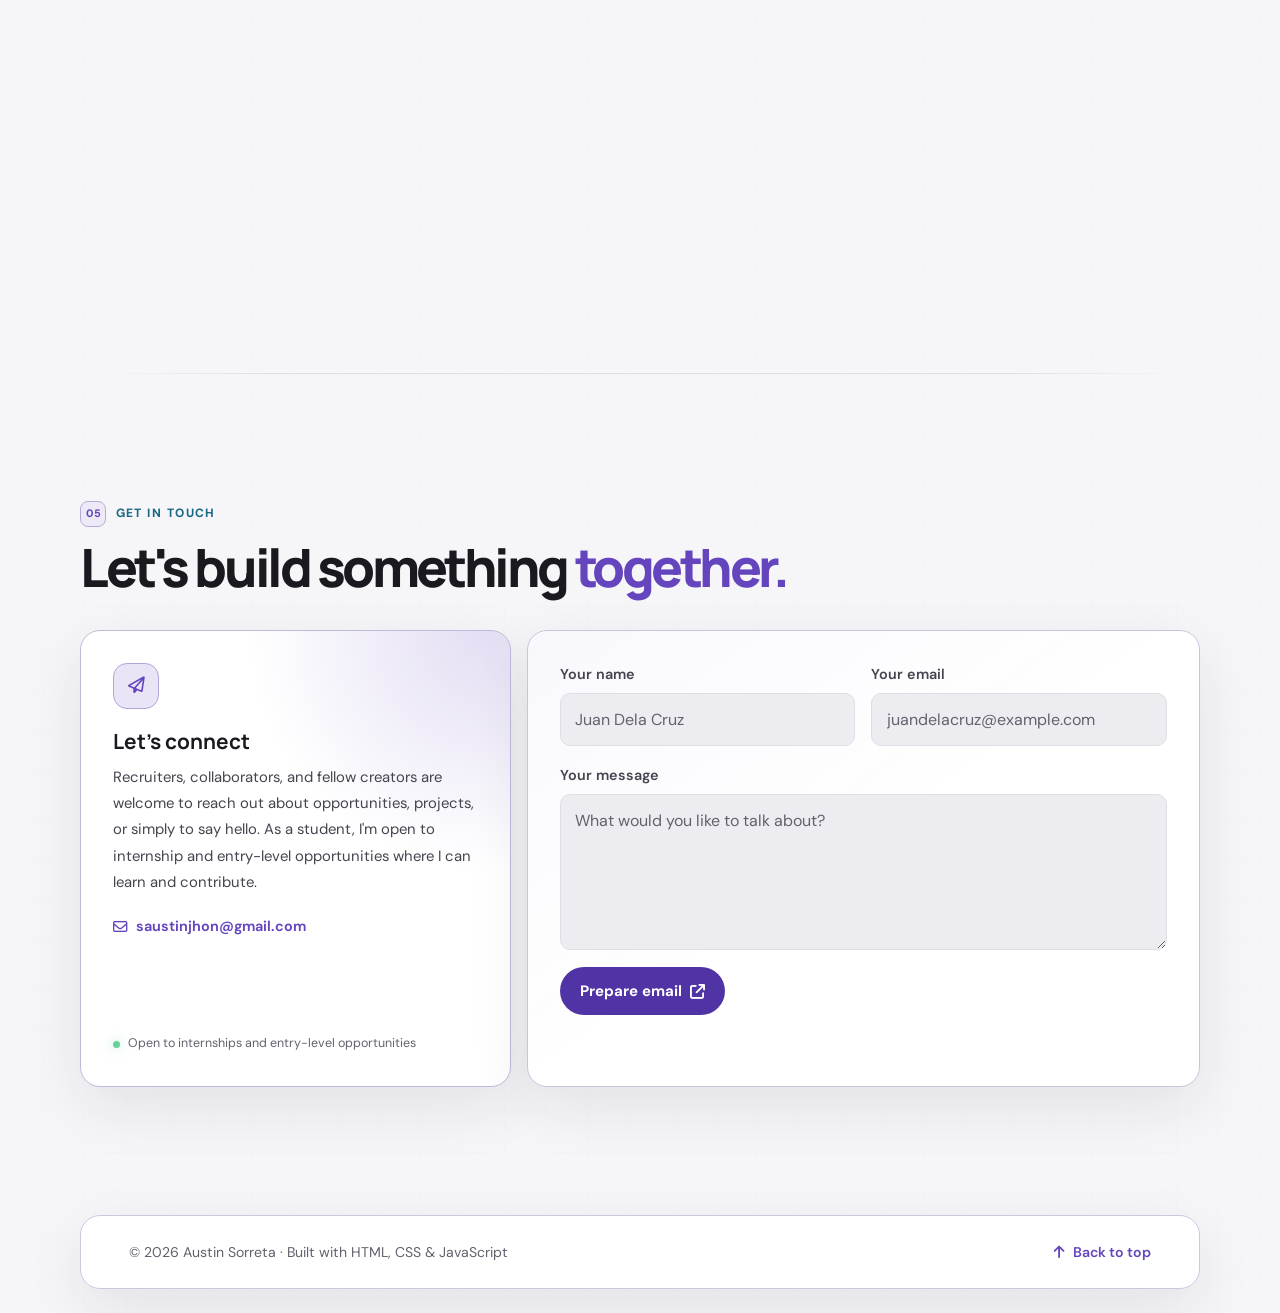
==== commit 35dcf4a6: "Add files via upload" ====
--- a/index.html
+++ b/index.html
@@ -45,6 +45,7 @@
           <li><a href="#home" class="nav-link">Home</a></li>
           <li><a href="#about" class="nav-link">About</a></li>
           <li><a href="#skills" class="nav-link">Skills</a></li>
+          <li><a href="#tech-stack" class="nav-link">Tech Stack</a></li>
           <li><a href="#projects" class="nav-link">Projects</a></li>
           <li><a href="#contact" class="nav-link">Contact</a></li>
         </ul>
@@ -77,7 +78,7 @@
             Web development <span aria-hidden="true">·</span> UI/UX
           </h2>
           <p class="hero-desc reveal">
-            I study information technology at ICCT Colleges and enjoy exploring web development, interface design, and digital art.
+            I'm a second-year BSIT student at ICCT Colleges, building my skills in web development and UI/UX design one project at a time.
           </p>
 
           <div class="hero-buttons reveal">
@@ -102,123 +103,424 @@
           <div class="profile-pic glass">
             <img src="images/profile.jpg" alt="Portrait of Austin Sorreta" />
           </div>
-          <p class="visual-caption">Curious by nature. Building one project at a time.</p>
+          <p class="visual-caption">Curious by nature. Creating thoughtful web experiences.</p>
         </div>
       </section>
 
       <section id="about" class="section container">
+        <p class="section-kicker reveal"><span>01</span> About</p>
         <h2 class="section-title reveal">A little <span class="accent">about me</span></h2>
 
         <div class="about-grid">
           <div class="profile-panel glass reveal">
             <img src="images/profile.jpg" alt="Portrait of Austin Sorreta" />
+            <div class="profile-caption">
+              <span class="profile-caption-mark" aria-hidden="true">AS</span>
+              <span><strong>Austin Sorreta</strong><small>BSIT Student · ICCT Colleges</small></span>
+            </div>
           </div>
 
           <div class="info-column">
             <article class="glass card reveal">
               <h3>Who I Am</h3>
               <p>
-                I'm an aspiring web developer and designer. I like turning ideas into clear, useful interfaces and learning how each part works.
+                I'm a second-year BSIT student who enjoys web development and UI/UX design. I like turning ideas into clear, useful interfaces and learning how each part works.
               </p>
             </article>
 
             <article class="glass card reveal">
-              <h3>Education</h3>
+              <h3>My Journey</h3>
               <p>
-                BS in Information Technology<br />
-                ICCT Colleges
+                College is where I'm building my foundation in information technology. Through coursework and hands-on projects, I'm learning to plan, design, and develop for the web.
               </p>
             </article>
 
-            <article class="glass card reveal">
-              <h3>Interests</h3>
+            <article class="glass card what-i-do-card reveal">
+              <h3>What I Do</h3>
               <p>
-                UI/UX design, web development, and digital art.
+                I build responsive, user-friendly interfaces with clear layouts and practical interactions, while paying attention to how people navigate each page.
               </p>
             </article>
+
+            <article class="glass card reveal">
+              <h3>What I'm Learning</h3>
+              <p>
+                I'm developing my skills in HTML, CSS, JavaScript, and Python through college coursework, self-study, and projects.
+              </p>
+            </article>
+
+            <article class="glass card education-card reveal">
+              <h3>Education</h3>
+              <div class="education-entry">
+                <h4>BS in Information Technology</h4>
+                <p class="education-meta">ICCT Colleges <span aria-hidden="true">·</span> 2nd Year</p>
+                <p class="education-meta">Expected Graduation: 2028</p>
+                <p class="education-meta">Focused on web development and UI/UX design.</p>
+              </div>
+
+              <div class="education-entry">
+                <h4>Relevant Coursework</h4>
+                <ul class="coursework-list">
+                  <li>Web Development</li>
+                  <li>UI/UX Design</li>
+                  <li>Database Management</li>
+                  <li>Object-Oriented Programming</li>
+                </ul>
+              </div>
+
+              <div class="education-entry">
+                <h4>Previous Education &amp; Certifications</h4>
+                <p class="education-meta">ICT Strand Graduate — UINHS (Ungos Integrated National High School), With Honors</p>
+                <p class="education-meta">TESDA National Certificate II (NC II) — Computer Systems Servicing</p>
+                <a class="certificate-link" href="images/NCII.png" target="_blank" rel="noopener noreferrer">
+                  <img src="images/NCII.png" alt="TESDA National Certificate II in Computer Systems Servicing" />
+                  <span>View NC II certificate <i class="fa-solid fa-arrow-up-right-from-square" aria-hidden="true"></i></span>
+                </a>
+              </div>
+            </article>
+
+            <article class="glass card academic-card reveal">
+              <h3>Academic Experience</h3>
+              <ul class="academic-list">
+                <li>I build academic web projects that combine coding, planning, and teamwork.</li>
+                <li>Strengthen JavaScript and responsive design through tutorials and hands-on practice.</li>
+              </ul>
+            </article>
           </div>
         </div>
       </section>
 
-      <section id="skills" class="section container">
-        <h2 class="section-title reveal">Tools I <span class="accent">work with</span></h2>
-
-        <div class="skills-grid">
-          <article class="glass card skill-card reveal">
-            <h3>HTML5</h3>
-            <p>Structure and semantic markup</p>
+      <section id="skills" class="section container horizontal-scroll-section">
+        <div class="horizontal-scroll-sticky">
+          <div class="horizontal-scroll-heading">
+            <div>
+              <p class="section-kicker reveal"><span>02</span> Skills</p>
+              <h2 class="section-title reveal">What I <span class="accent">can do</span></h2>
+            </div>
+            <p class="horizontal-scroll-hint"><i class="fa-solid fa-arrow-down" aria-hidden="true"></i> Scroll down to explore</p>
+          </div>
+          <p class="skills-intro reveal">I’m building practical skills through coursework, self-study, and hands-on projects.</p>
+          <div class="horizontal-scroll-viewport" tabindex="0" aria-label="Skills in frontend, backend, database, and design workflows. Scroll down to move through the cards.">
+            <div class="skills-grid horizontal-scroll-track">
+              <article class="glass card skill-card reveal">
+                <h3><i class="fa-solid fa-laptop-code skill-icon frontend-icon" aria-hidden="true"></i>Frontend</h3>
+                <p>Creating semantic page structures, responsive layouts, and clear interactions for the web.</p>
+              </article>
+
+              <article class="glass card skill-card reveal">
+                <h3><i class="fa-solid fa-server skill-icon backend-icon" aria-hidden="true"></i>Backend</h3>
+                <p>Developing programming logic and learning the foundations of server-side development.</p>
+              </article>
+
+              <article class="glass card skill-card reveal">
+                <h3><i class="fa-solid fa-database skill-icon database-icon" aria-hidden="true"></i>Database</h3>
+                <p>Learning relational data organization, SQL fundamentals, and database management.</p>
+              </article>
+
+              <article class="glass card skill-card reveal">
+                <h3><i class="fa-solid fa-screwdriver-wrench skill-icon tools-icon" aria-hidden="true"></i>Design &amp; Workflow</h3>
+                <p>Planning user flows, shaping interface layouts, and keeping coding work organized.</p>
+              </article>
+            </div>
+          </div>
+          <div class="horizontal-scroll-status">
+            <div class="horizontal-scroll-progress" role="progressbar" aria-label="Skills carousel progress" aria-valuemin="0" aria-valuemax="100" aria-valuenow="0">
+              <span></span>
+            </div>
+            <span class="horizontal-scroll-count" aria-live="polite">01 / 04</span>
+          </div>
+        </div>
+      </section>
+
+      <section id="tech-stack" class="section container horizontal-scroll-section">
+        <div class="horizontal-scroll-sticky">
+          <div class="horizontal-scroll-heading">
+            <div>
+              <p class="section-kicker reveal"><span>03</span> Technologies &amp; Tools</p>
+              <h2 class="section-title reveal">My <span class="accent">tech stack</span></h2>
+            </div>
+            <p class="horizontal-scroll-hint"><i class="fa-solid fa-arrow-down" aria-hidden="true"></i> Scroll down to explore</p>
+          </div>
+          <p class="skills-intro reveal">Each technology and tool has its own card. Keep scrolling to see them zoom in one by one.</p>
+          <div class="horizontal-scroll-viewport" tabindex="0" aria-label="Individual technology and tool cards. Scroll down to move through the cards.">
+            <div class="skills-grid horizontal-scroll-track">
+              <article class="glass card skill-card tech-stack-card reveal">
+                <span class="skill-category">Frontend</span>
+                <h3><i class="fa-brands fa-html5 skill-icon html-icon" aria-hidden="true"></i>HTML5</h3>
+                <p>Semantic page structure</p>
+              </article>
+              <article class="glass card skill-card tech-stack-card reveal">
+                <span class="skill-category">Frontend</span>
+                <h3><i class="fa-brands fa-css3-alt skill-icon css-icon" aria-hidden="true"></i>CSS3</h3>
+                <p>Responsive layouts and styling</p>
+              </article>
+              <article class="glass card skill-card tech-stack-card reveal">
+                <span class="skill-category">Frontend</span>
+                <h3><i class="fa-brands fa-js skill-icon js-icon" aria-hidden="true"></i>JavaScript</h3>
+                <p>Interactive web features</p>
+              </article>
+              <article class="glass card skill-card tech-stack-card reveal">
+                <span class="skill-category">Backend</span>
+                <h3><i class="fa-brands fa-python skill-icon python-icon" aria-hidden="true"></i>Python</h3>
+                <p>Programming fundamentals</p>
+              </article>
+              <article class="glass card skill-card tech-stack-card reveal">
+                <span class="skill-category">Database</span>
+                <h3><i class="fa-solid fa-database skill-icon database-icon" aria-hidden="true"></i>MySQL</h3>
+                <p>Relational database fundamentals</p>
+              </article>
+              <article class="glass card skill-card tech-stack-card reveal">
+                <span class="skill-category">Design Tool</span>
+                <h3><i class="fa-brands fa-figma skill-icon figma-skill-icon" aria-hidden="true"></i>Figma</h3>
+                <p>UI design and prototyping</p>
+              </article>
+              <article class="glass card skill-card tech-stack-card reveal">
+                <span class="skill-category">Version Control</span>
+                <h3><i class="fa-brands fa-git-alt skill-icon git-icon" aria-hidden="true"></i>Git</h3>
+                <p>Version control basics</p>
+              </article>
+              <article class="glass card skill-card tech-stack-card reveal">
+                <span class="skill-category">Code Editor</span>
+                <h3><i class="fa-solid fa-code skill-icon vscode-icon" aria-hidden="true"></i>VS Code</h3>
+                <p>Code editing and debugging</p>
+              </article>
+            </div>
+          </div>
+          <div class="horizontal-scroll-status">
+            <div class="horizontal-scroll-progress" role="progressbar" aria-label="Tech stack carousel progress" aria-valuemin="0" aria-valuemax="100" aria-valuenow="0">
+              <span></span>
+            </div>
+            <span class="horizontal-scroll-count" aria-live="polite">01 / 08</span>
+          </div>
+        </div>
+      </section>
+
+      <section id="projects" class="section container horizontal-scroll-section">
+        <div class="horizontal-scroll-sticky">
+          <div class="horizontal-scroll-heading">
+            <div>
+              <p class="section-kicker reveal"><span>04</span> Selected Work</p>
+              <h2 class="section-title reveal">Selected <span class="accent">projects</span></h2>
+            </div>
+            <p class="horizontal-scroll-hint"><i class="fa-solid fa-arrow-down" aria-hidden="true"></i> Scroll down to explore</p>
+          </div>
+
+        <ul class="project-tool-legend reveal" aria-label="Languages and tools used across my projects and coursework">
+          <li><span class="tech-mark tech-html" aria-hidden="true">5</span>HTML5</li>
+          <li><span class="tech-mark tech-css" aria-hidden="true">3</span>CSS3</li>
+          <li><span class="tech-mark tech-js" aria-hidden="true">JS</span>JavaScript</li>
+          <li><span class="tech-mark tech-python" aria-hidden="true">Py</span>Python</li>
+          <li><span class="tech-mark tech-figma" aria-hidden="true">F</span>Figma</li>
+        </ul>
+
+        <!-- Inline SVG project icons keep the cards self-contained and fast to load. -->
+        <div class="horizontal-scroll-viewport" tabindex="0" aria-label="Project cards. Scroll down to move through the cards.">
+        <div class="projects-grid horizontal-scroll-track">
+          <article class="glass card project-card reveal">
+            <a class="project-icon-link" href="projects/portfolio.html" target="_blank" rel="noopener noreferrer" aria-label="Open Portfolio Website">
+              <span class="project-icon-tile portfolio-icon" aria-hidden="true">
+                <svg viewBox="0 0 48 48" fill="none">
+                  <rect x="5" y="7" width="38" height="34" rx="5" />
+                  <path d="M5 16h38M12 11.5h.02M17 11.5h.02M22 11.5h.02M12 23h10m-10 6h16m-16 6h12" />
+                  <path d="m31 24 6 6-6 6" />
+                </svg>
+              </span>
+            </a>
+            <h3>Personal Portfolio Website</h3>
+            <p>A responsive, semantic portfolio for sharing my background and work. Building it helped me practice accessible structure and responsive design.</p>
+            <ul class="project-highlights" aria-label="Portfolio project highlights">
+              <li>Responsive sections and clear navigation</li>
+              <li>Practiced semantic markup and layout</li>
+            </ul>
+            <div class="project-stack">
+              <span class="stack-label">Tech Stack</span>
+              <ul class="stack-list" aria-label="Portfolio Website tech stack">
+                <li><span class="tech-mark tech-html" aria-hidden="true">5</span>HTML5</li>
+                <li><span class="tech-mark tech-css" aria-hidden="true">3</span>CSS3</li>
+                <li><span class="tech-mark tech-js" aria-hidden="true">JS</span>JavaScript</li>
+              </ul>
+            </div>
+            <a class="btn btn-ghost project-button" href="projects/portfolio.html" target="_blank" rel="noopener noreferrer">
+              View Project
+              <svg class="external-icon" viewBox="0 0 24 24" fill="none" aria-hidden="true">
+                <path d="M14 4h6v6m-1-5-9 9" />
+                <path d="M18 13v5a2 2 0 0 1-2 2H6a2 2 0 0 1-2-2V8a2 2 0 0 1 2-2h5" />
+              </svg>
+            </a>
           </article>
 
-          <article class="glass card skill-card reveal">
-            <h3>CSS3</h3>
-            <p>Responsive layouts and styling</p>
+          <article class="glass card project-card reveal">
+            <a class="project-icon-link" href="projects/campus-connect.html" target="_blank" rel="noopener noreferrer" aria-label="Open Campus Connect">
+              <span class="project-icon-tile mobile-icon" aria-hidden="true">
+                <svg viewBox="0 0 48 48" fill="none">
+                  <rect x="13" y="4" width="22" height="40" rx="5" />
+                  <path d="M20 9h8m-11 7h16v18H17z" />
+                  <path d="M21 20h8m-8 5h8m-8 5h5" />
+                  <circle cx="24" cy="38" r="1" />
+                </svg>
+              </span>
+            </a>
+            <h3>Campus Connect</h3>
+            <p>A Figma-designed campus-events interface for discovering and saving activities. I practiced accessible layouts and clear user flows.</p>
+            <ul class="project-highlights" aria-label="Campus Connect project highlights">
+              <li>Readable event cards and saved-events flow</li>
+              <li>Practiced user-flow design in Figma</li>
+            </ul>
+            <div class="project-stack">
+              <span class="stack-label">Tech Stack</span>
+              <ul class="stack-list" aria-label="Campus Connect tools">
+                <li><span class="tech-mark tech-figma" aria-hidden="true">F</span>Figma</li>
+              </ul>
+            </div>
+            <a class="btn btn-ghost project-button" href="projects/campus-connect.html" target="_blank" rel="noopener noreferrer">
+              View Project
+              <svg class="external-icon" viewBox="0 0 24 24" fill="none" aria-hidden="true">
+                <path d="M14 4h6v6m-1-5-9 9" />
+                <path d="M18 13v5a2 2 0 0 1-2 2H6a2 2 0 0 1-2-2V8a2 2 0 0 1 2-2h5" />
+              </svg>
+            </a>
           </article>
 
-          <article class="glass card skill-card reveal">
-            <h3>JavaScript</h3>
-            <p>Interactive web experiences</p>
+          <article class="glass card project-card reveal">
+            <a class="project-icon-link" href="projects/student-planner.html" target="_blank" rel="noopener noreferrer" aria-label="Open Student Planner">
+              <span class="project-icon-tile planner-icon" aria-hidden="true">
+                <svg viewBox="0 0 48 48" fill="none">
+                  <rect x="6" y="9" width="36" height="33" rx="5" />
+                  <path d="M15 5v8m18-8v8M6 18h36" />
+                  <path d="m13 26 2 2 4-4m3 3h10m-19 8 2 2 4-4m3 3h10" />
+                </svg>
+              </span>
+            </a>
+            <h3>Student Planner</h3>
+            <p>A dashboard for organizing classes, tasks, and deadlines. Building its interactive task list helped me practice information architecture.</p>
+            <ul class="project-highlights" aria-label="Student Planner project highlights">
+              <li>Add, complete, and save tasks</li>
+              <li>Practiced information architecture</li>
+            </ul>
+            <div class="project-stack">
+              <span class="stack-label">Tech Stack</span>
+              <ul class="stack-list" aria-label="Student Planner tech stack">
+                <li><span class="tech-mark tech-html" aria-hidden="true">5</span>HTML5</li>
+                <li><span class="tech-mark tech-css" aria-hidden="true">3</span>CSS3</li>
+                <li><span class="tech-mark tech-js" aria-hidden="true">JS</span>JavaScript</li>
+              </ul>
+            </div>
+            <a class="btn btn-ghost project-button" href="projects/student-planner.html" target="_blank" rel="noopener noreferrer">
+              View Project
+              <svg class="external-icon" viewBox="0 0 24 24" fill="none" aria-hidden="true">
+                <path d="M14 4h6v6m-1-5-9 9" />
+                <path d="M18 13v5a2 2 0 0 1-2 2H6a2 2 0 0 1-2-2V8a2 2 0 0 1 2-2h5" />
+              </svg>
+            </a>
           </article>
 
-          <article class="glass card skill-card reveal">
-            <h3>Python</h3>
-            <p>Programming fundamentals</p>
+          <article class="glass card project-card reveal">
+            <a class="project-icon-link" href="projects/campus-calendar.html" target="_blank" rel="noopener noreferrer" aria-label="Open Calendar">
+              <span class="project-icon-tile calendar-icon" aria-hidden="true">
+                <svg viewBox="0 0 48 48" fill="none">
+                  <rect x="6" y="9" width="36" height="33" rx="5" />
+                  <path d="M15 5v8m18-8v8M6 18h36" />
+                  <path d="M14 25h.02m10 0h.02m10 0h.02M14 33h.02m10 0h.02m10 0h.02" />
+                  <circle cx="24" cy="25" r="3" />
+                </svg>
+              </span>
+            </a>
+            <h3>Calendar</h3>
+            <p>A monthly calendar for portfolio reviews, BSIT study sessions, and project reminders.</p>
+            <div class="project-stack">
+              <span class="stack-label">Tech Stack</span>
+              <ul class="stack-list" aria-label="Calendar tech stack">
+                <li><span class="tech-mark tech-html" aria-hidden="true">5</span>HTML5</li>
+                <li><span class="tech-mark tech-css" aria-hidden="true">3</span>CSS3</li>
+                <li><span class="tech-mark tech-js" aria-hidden="true">JS</span>JavaScript</li>
+              </ul>
+            </div>
+            <a class="btn btn-ghost project-button" href="projects/campus-calendar.html" target="_blank" rel="noopener noreferrer">
+              View Project
+              <svg class="external-icon" viewBox="0 0 24 24" fill="none" aria-hidden="true">
+                <path d="M14 4h6v6m-1-5-9 9" />
+                <path d="M18 13v5a2 2 0 0 1-2 2H6a2 2 0 0 1-2-2V8a2 2 0 0 1 2-2h5" />
+              </svg>
+            </a>
           </article>
+
+          <article class="glass card project-card reveal">
+            <a class="project-icon-link" href="projects/calculator.html" target="_blank" rel="noopener noreferrer" aria-label="Open Calculator">
+              <span class="project-icon-tile calculator-icon" aria-hidden="true">
+                <svg viewBox="0 0 48 48" fill="none">
+                  <rect x="9" y="4" width="30" height="40" rx="6" />
+                  <rect x="14" y="10" width="20" height="9" rx="2" />
+                  <path d="M15 26h.02m9 0h.02m9 0h.02M15 33h.02m9 0h.02m9 0h.02M15 39h.02m9 0h.02m9 0h.02" />
+                  <path d="M22 24h4m-2-2v4" />
+                </svg>
+              </span>
+            </a>
+            <h3>Calculator</h3>
+            <p>A responsive calculator for basic arithmetic, with keyboard support and clear controls.</p>
+            <div class="project-stack">
+              <span class="stack-label">Tech Stack</span>
+              <ul class="stack-list" aria-label="Calculator tech stack">
+                <li><span class="tech-mark tech-html" aria-hidden="true">5</span>HTML5</li>
+                <li><span class="tech-mark tech-css" aria-hidden="true">3</span>CSS3</li>
+                <li><span class="tech-mark tech-js" aria-hidden="true">JS</span>JavaScript</li>
+              </ul>
+            </div>
+            <a class="btn btn-ghost project-button" href="projects/calculator.html" target="_blank" rel="noopener noreferrer">
+              View Project
+              <svg class="external-icon" viewBox="0 0 24 24" fill="none" aria-hidden="true">
+                <path d="M14 4h6v6m-1-5-9 9" />
+                <path d="M18 13v5a2 2 0 0 1-2 2H6a2 2 0 0 1-2-2V8a2 2 0 0 1 2-2h5" />
+              </svg>
+            </a>
+          </article>
+        </div>
+        </div>
+        <div class="horizontal-scroll-status">
+          <div class="horizontal-scroll-progress" role="progressbar" aria-label="Projects carousel progress" aria-valuemin="0" aria-valuemax="100" aria-valuenow="0">
+            <span></span>
+          </div>
+          <span class="horizontal-scroll-count" aria-live="polite">01 / 05</span>
+        </div>
         </div>
       </section>
 
-      <section id="projects" class="section container">
-        <h2 class="section-title reveal">Selected <span class="accent">projects</span></h2>
-
-        <div class="projects-grid">
-          <article class="glass card project-card reveal">
-            <div class="project-thumb" aria-hidden="true"><i class="fa-solid fa-globe"></i></div>
-            <h3>Portfolio Website</h3>
-            <p>A responsive personal portfolio built with HTML, CSS, and JavaScript.</p>
-            <p class="project-type">Personal portfolio</p>
-          </article>
-
-          <article class="glass card project-card reveal">
-            <div class="project-thumb" aria-hidden="true"><i class="fa-solid fa-mobile-screen-button"></i></div>
-            <h3>Mobile UI Concept</h3>
-            <p>A clean mobile interface concept focusing on accessibility and flow.</p>
-            <p class="project-type">Interface concept</p>
-          </article>
-
-          <article class="glass card project-card reveal">
-            <div class="project-thumb" aria-hidden="true"><i class="fa-solid fa-calendar-check"></i></div>
-            <h3>Student Planner</h3>
-            <p>A dashboard concept for keeping class schedules, assignments, and deadlines organized.</p>
-            <p class="project-type">Dashboard concept</p>
-          </article>
-        </div>
-      </section>
-
       <section id="contact" class="section container">
-        <h2 class="section-title reveal">Have a project in mind? <span class="accent">Let's talk.</span></h2>
-
-        <div class="contact-intro">
-          <p>Send a note and your email app will prepare a message to <a href="mailto:saustinjhon@gmail.com">saustinjhon@gmail.com</a>.</p>
-        </div>
-        <form class="glass contact-form reveal" id="contactForm">
-          <div class="form-row">
+        <p class="section-kicker reveal"><span>05</span> Get in touch</p>
+        <h2 class="section-title reveal">Let's build something <span class="accent">together.</span></h2>
+
+        <div class="contact-grid">
+          <aside class="contact-panel glass reveal">
+            <span class="contact-panel-mark" aria-hidden="true"><i class="fa-regular fa-paper-plane"></i></span>
+            <h3>Let's connect</h3>
+            <p>Recruiters, collaborators, and fellow creators are welcome to reach out about opportunities, projects, or simply to say hello. As a student, I'm open to internship and entry-level opportunities where I can learn and contribute.</p>
+            <a class="contact-email" href="mailto:saustinjhon@gmail.com">
+              <i class="fa-regular fa-envelope" aria-hidden="true"></i>
+              saustinjhon@gmail.com
+            </a>
+            <div class="contact-availability"><span aria-hidden="true"></span> Open to internships and entry-level opportunities</div>
+          </aside>
+
+          <form class="glass contact-form reveal" id="contactForm">
+            <div class="form-row">
+              <div class="field">
+                <label for="name">Your name</label>
+                <input type="text" id="name" name="name" autocomplete="name" placeholder="Juan Dela Cruz" required />
+              </div>
+              <div class="field">
+                <label for="email">Your email</label>
+                <input type="email" id="email" name="email" autocomplete="email" placeholder="juandelacruz@example.com" required />
+              </div>
+            </div>
             <div class="field">
-              <label for="name">Your name</label>
-              <input type="text" id="name" name="name" autocomplete="name" placeholder="Juan Dela Cruz" required />
-            </div>
-            <div class="field">
-              <label for="email">Your email</label>
-              <input type="email" id="email" name="email" autocomplete="email" placeholder="juandelacruz@example.com" required />
-            </div>
-          </div>
-          <div class="field">
-            <label for="message">Your message</label>
-            <textarea id="message" name="message" rows="5" placeholder="What would you like to talk about?" required></textarea>
-          </div>
-          <button type="submit" class="btn btn-primary">
-            Prepare email <i class="fa-solid fa-arrow-up-right-from-square" aria-hidden="true"></i>
-          </button>
-          <p class="form-status" id="formStatus" role="status" aria-live="polite"></p>
-        </form>
+              <label for="message">Your message</label>
+              <textarea id="message" name="message" rows="5" placeholder="What would you like to talk about?" required></textarea>
+            </div>
+            <button type="submit" class="btn btn-primary">
+              Prepare email <i class="fa-solid fa-arrow-up-right-from-square" aria-hidden="true"></i>
+            </button>
+            <p class="form-status" id="formStatus" role="status" aria-live="polite"></p>
+          </form>
+        </div>
       </section>
     </main>
 
--- a/style.css
+++ b/style.css
@@ -449,7 +449,7 @@
   border: 1px solid var(--line);
   border-radius: var(--radius);
   background: var(--surface);
-  transition: transform var(--transition), border-color var(--transition), background-color var(--transition);
+  transition: transform var(--transition), border-color var(--transition), background-color var(--transition), box-shadow var(--transition);
 }
 
 .card:hover {
@@ -470,6 +470,91 @@
   line-height: 1.75;
 }
 
+.card .card-detail {
+  margin-top: 0.65rem;
+}
+
+.education-entry + .education-entry {
+  margin-top: 0.75rem;
+}
+
+/* Keep coursework and tech stack items readable as compact, wrapping tags. */
+.education-entry h4 {
+  margin: 0 0 0.3rem;
+  font-family: "Manrope", sans-serif;
+  font-size: 0.96rem;
+}
+
+.education-entry .education-meta {
+  color: var(--text-soft);
+  font-size: 0.92rem;
+}
+
+.education-entry .education-meta + .education-meta {
+  margin-top: 0.2rem;
+}
+
+.academic-list,
+.project-highlights {
+  margin: 0.65rem 0 0;
+  padding-left: 1.15rem;
+  color: var(--text-soft);
+  font-size: 0.9rem;
+  line-height: 1.6;
+}
+
+.academic-list li + li,
+.project-highlights li + li {
+  margin-top: 0.35rem;
+}
+
+.coursework-list,
+.stack-list {
+  display: flex;
+  flex-wrap: wrap;
+  gap: 0.5rem;
+  margin: 0.6rem 0 0;
+  padding: 0;
+  list-style: none;
+}
+
+.coursework-list li,
+.stack-list li {
+  display: inline-flex;
+  align-items: center;
+  gap: 0.4rem;
+  padding: 0.3rem 0.65rem;
+  border: 1px solid var(--line);
+  border-radius: 999px;
+  background: var(--surface-raised);
+  color: var(--text-soft);
+  font-size: 0.8rem;
+}
+
+.certificate-link {
+  display: inline-flex;
+  align-items: center;
+  gap: 0.75rem;
+  margin-top: 0.85rem;
+  color: var(--accent);
+  font-size: 0.9rem;
+  font-weight: 600;
+}
+
+.certificate-link img {
+  width: 52px;
+  height: 68px;
+  border: 1px solid var(--line);
+  border-radius: 6px;
+  object-fit: cover;
+  object-position: center;
+}
+
+.certificate-link i {
+  margin-left: 0.2rem;
+  font-size: 0.75rem;
+}
+
 .skills-grid {
   display: grid;
   grid-template-columns: repeat(4, minmax(0, 1fr));
@@ -480,8 +565,80 @@
   min-height: 150px;
 }
 
+.skills-intro {
+  max-width: 700px;
+  margin: -0.5rem 0 0;
+  color: var(--text-soft);
+  line-height: 1.65;
+}
+
 .skill-card h3 {
+  display: flex;
+  align-items: center;
+  gap: 0.6rem;
   color: var(--accent);
+}
+
+.skill-icon {
+  color: var(--accent-cool);
+}
+
+.frontend-icon {
+  color: var(--accent);
+}
+
+.backend-icon {
+  color: #3776ab;
+}
+
+.database-icon {
+  color: #69a6d9;
+}
+
+.tools-icon {
+  color: #a259ff;
+}
+
+.skill-category {
+  display: block;
+  margin-bottom: 0.7rem;
+  color: var(--muted);
+  font-size: 0.72rem;
+  font-weight: 700;
+  letter-spacing: 0.08em;
+  text-transform: uppercase;
+}
+
+.skill-icon.html-icon {
+  color: #e34f26;
+}
+
+.skill-icon.css-icon {
+  color: #1572b6;
+}
+
+.skill-icon.js-icon {
+  color: #f0db4f;
+}
+
+.skill-icon.python-icon {
+  color: #3776ab;
+}
+
+.skill-icon.figma-skill-icon {
+  color: #a259ff;
+}
+
+.skill-icon.git-icon {
+  color: #f05032;
+}
+
+.skill-icon.vscode-icon {
+  color: #007acc;
+}
+
+.tech-stack-card h3 {
+  margin-bottom: 0.6rem;
 }
 
 .skill-card p {
@@ -492,34 +649,159 @@
   display: grid;
   grid-template-columns: repeat(3, minmax(0, 1fr));
   gap: 1rem;
+  align-items: stretch;
+}
+
+.project-tool-legend {
+  display: flex;
+  flex-wrap: wrap;
+  gap: 0.65rem;
+  margin: -1.25rem 0 2rem;
+  padding: 0;
+  list-style: none;
+}
+
+.project-tool-legend li {
+  display: inline-flex;
+  align-items: center;
+  gap: 0.45rem;
+  color: var(--text-soft);
+  font-size: 0.82rem;
+}
+
+.tech-mark {
+  display: inline-grid;
+  width: 1.35rem;
+  height: 1.35rem;
+  flex: 0 0 auto;
+  place-items: center;
+  border-radius: 0.35rem;
+  background: var(--surface-raised);
+  font-size: 0.68rem;
+  font-weight: 800;
+  line-height: 1;
+}
+
+.tech-html {
+  background: #e34f26;
+  color: #fff;
+}
+
+.tech-css {
+  background: #1572b6;
+  color: #fff;
+}
+
+.tech-js {
+  background: #f0db4f;
+  color: #171717;
+}
+
+.tech-python {
+  background: #3776ab;
+  color: #fff;
+}
+
+.tech-figma {
+  background: #a259ff;
+  color: #fff;
 }
 
 .project-card {
-  min-height: 275px;
-}
-
-.project-thumb {
+  min-height: 0;
+}
+
+.project-card:hover {
+  box-shadow: var(--shadow);
+}
+
+.project-icon-link {
+  display: block;
+  width: 100%;
+  margin-bottom: 1.4rem;
+  border-radius: 14px;
+  text-decoration: none;
+}
+
+.project-icon-link:focus-visible {
+  outline: 3px solid var(--focus);
+  outline-offset: 4px;
+}
+
+.project-icon-tile {
   display: grid;
-  width: 52px;
-  height: 52px;
-  margin-bottom: 2rem;
+  min-height: 150px;
   place-items: center;
   border: 1px solid var(--line);
-  border-radius: 16px;
+  border-radius: 14px;
   background: var(--bg-secondary);
-  color: var(--accent);
-  font-size: 1.2rem;
+  transition: transform var(--transition), border-color var(--transition), background-color var(--transition);
+}
+
+.project-icon-link:hover .project-icon-tile {
+  transform: translateY(-2px);
+  border-color: color-mix(in srgb, var(--accent) 55%, var(--line));
+}
+
+.project-icon-tile svg {
+  width: 58px;
+  height: 58px;
+  stroke: var(--accent);
+  stroke-linecap: round;
+  stroke-linejoin: round;
+  stroke-width: 1.7;
+}
+
+.mobile-icon {
+  background: color-mix(in srgb, var(--accent-cool) 10%, var(--bg-secondary));
+}
+
+.mobile-icon svg {
+  stroke: var(--accent-cool);
+}
+
+.planner-icon {
+  background: color-mix(in srgb, #f0db4f 8%, var(--bg-secondary));
+}
+
+.planner-icon svg {
+  stroke: #e6c94b;
 }
 
 .project-card p {
   margin-top: 0.75rem;
 }
 
-.project-card .project-type {
-  margin-top: 1.25rem;
+.project-highlights {
+  margin-top: 0.55rem;
+  font-size: 0.78rem;
+  line-height: 1.35;
+}
+
+.project-stack {
+  display: grid;
+  gap: 0.15rem;
+  margin-top: 1rem;
+}
+
+.stack-label {
   color: var(--accent-cool);
   font-size: 0.82rem;
   font-weight: 600;
+}
+
+.project-button {
+  width: fit-content;
+  margin-top: 1.25rem;
+}
+
+.external-icon {
+  width: 1rem;
+  height: 1rem;
+  stroke: currentColor;
+  stroke-linecap: round;
+  stroke-linejoin: round;
+  stroke-width: 1.8;
 }
 
 .contact-intro {
@@ -766,10 +1048,6 @@
     min-height: auto;
   }
 
-  .project-thumb {
-    margin-bottom: 1.25rem;
-  }
-
   .form-row {
     grid-template-columns: 1fr;
   }
@@ -782,6 +1060,617 @@
     flex-direction: column;
     justify-content: center;
     text-align: center;
+  }
+}
+
+/* Pin the tool and project panels while vertical scrolling advances their cards. */
+.horizontal-scroll-hint,
+.horizontal-scroll-status {
+  display: none;
+}
+
+.horizontal-scroll-viewport {
+  min-width: 0;
+}
+
+.horizontal-scroll-ready .horizontal-scroll-section {
+  height: calc(var(--horizontal-pin-height) + var(--horizontal-scroll-distance, var(--horizontal-travel)));
+  padding-block: 0;
+}
+
+.horizontal-scroll-ready .horizontal-scroll-sticky {
+  position: sticky;
+  top: 0;
+  display: flex;
+  height: max(620px, 100svh);
+  min-height: 620px;
+  flex-direction: column;
+  justify-content: center;
+  gap: 1.15rem;
+  overflow: hidden;
+  padding-block: 6rem 2rem;
+}
+
+.horizontal-scroll-ready .horizontal-scroll-heading {
+  display: flex;
+  align-items: end;
+  justify-content: space-between;
+  gap: 1rem;
+}
+
+.horizontal-scroll-ready .horizontal-scroll-heading .section-kicker {
+  margin-bottom: 0.55rem;
+}
+
+.horizontal-scroll-ready .horizontal-scroll-heading .section-title {
+  margin-bottom: 0;
+}
+
+.horizontal-scroll-ready .horizontal-scroll-hint {
+  display: inline-flex;
+  align-items: center;
+  gap: 0.5rem;
+  flex: 0 0 auto;
+  margin: 0 0 0.35rem;
+  color: var(--muted);
+  font-size: 0.82rem;
+}
+
+.horizontal-scroll-ready .horizontal-scroll-hint i {
+  color: var(--accent-cool);
+  animation: scroll-cue 1.5s ease-in-out infinite;
+}
+
+.horizontal-scroll-ready .horizontal-scroll-viewport {
+  overflow: hidden;
+  width: 100%;
+  border-radius: var(--radius);
+  outline-offset: 6px;
+}
+
+.horizontal-scroll-ready .horizontal-scroll-track {
+  display: flex;
+  width: max-content;
+  align-items: stretch;
+  gap: 1rem;
+  padding-inline: calc((min(1120px, 100vw - var(--horizontal-section-gutter, 48px)) - var(--horizontal-slide-width))/2);
+  transform: translate3d(0, 0, 0);
+  transition: transform 480ms cubic-bezier(0.22, 0.75, 0.25, 1);
+  will-change: transform;
+}
+
+.horizontal-scroll-ready .skill-card {
+  width: min(360px, 86vw);
+  min-height: 205px;
+  flex: 0 0 min(360px, 86vw);
+  transform: scale(0.86);
+  opacity: 0.68;
+  transition: transform 450ms cubic-bezier(0.2, 0.75, 0.25, 1), opacity 450ms ease, box-shadow 450ms ease, border-color 450ms ease;
+}
+
+.horizontal-scroll-ready .project-card {
+  width: min(86vw, 440px);
+  min-height: 405px;
+  padding: 1rem;
+  flex: 0 0 min(86vw, 440px);
+  transform: scale(0.86);
+  opacity: 0.68;
+  transition: transform 450ms cubic-bezier(0.2, 0.75, 0.25, 1), opacity 450ms ease, box-shadow 450ms ease, border-color 450ms ease;
+}
+
+.horizontal-scroll-ready .skills-grid {
+  --horizontal-slide-width: min(360px, 86vw);
+}
+
+.horizontal-scroll-ready .projects-grid {
+  --horizontal-slide-width: min(86vw, 440px);
+}
+
+#tech-stack .horizontal-scroll-sticky {
+  gap: 0.8rem;
+}
+
+.horizontal-scroll-ready #tech-stack .skills-grid {
+  --horizontal-slide-width: min(440px, 88vw);
+  gap: 0.75rem;
+}
+
+.horizontal-scroll-ready #tech-stack .horizontal-scroll-viewport {
+  padding-block: 0.65rem;
+}
+
+.horizontal-scroll-ready #tech-stack .tech-stack-card {
+  width: min(440px, 88vw);
+  min-height: 270px;
+  padding: 2rem;
+  flex-basis: min(440px, 88vw);
+}
+
+.horizontal-scroll-ready #tech-stack .tech-stack-card h3 {
+  gap: 0.8rem;
+  margin: 0 0 1rem;
+  font-size: 1.45rem;
+}
+
+.horizontal-scroll-ready #tech-stack .tech-stack-card .skill-icon {
+  width: 58px;
+  height: 58px;
+  font-size: 1.4rem;
+}
+
+.horizontal-scroll-ready #tech-stack .tech-stack-card p {
+  margin: 0;
+  font-size: 1.05rem;
+  line-height: 1.65;
+}
+
+.horizontal-scroll-ready #tech-stack .tech-stack-card.is-active {
+  transform: scale(1.06);
+  opacity: 1;
+}
+
+.horizontal-scroll-ready #tech-stack .tech-stack-card:not(.is-active) {
+  transform: scale(0.78);
+  opacity: 0.42;
+}
+
+.horizontal-scroll-ready .project-icon-link {
+  margin-bottom: 0.65rem;
+}
+
+.horizontal-scroll-ready .project-icon-tile {
+  min-height: 120px;
+}
+
+.horizontal-scroll-ready .project-icon-tile svg {
+  width: 48px;
+  height: 48px;
+}
+
+.horizontal-scroll-ready .project-card p {
+  margin-top: 0.5rem;
+  line-height: 1.5;
+}
+
+.horizontal-scroll-ready .project-highlights {
+  margin-top: 0.4rem;
+}
+
+.horizontal-scroll-ready .project-stack {
+  margin-top: 0.6rem;
+}
+
+.horizontal-scroll-ready .project-button {
+  margin-top: 0.65rem;
+}
+
+.horizontal-scroll-ready .horizontal-scroll-track > .skill-card.is-active,
+.horizontal-scroll-ready .horizontal-scroll-track > .project-card.is-active {
+  z-index: 1;
+  transform: scale(1);
+  opacity: 1;
+  border-color: color-mix(in srgb, var(--accent) 45%, var(--line));
+  box-shadow: 0 24px 60px rgba(0, 0, 0, 0.32);
+}
+
+.horizontal-scroll-ready .horizontal-scroll-track > .skill-card:not(.is-active),
+.horizontal-scroll-ready .horizontal-scroll-track > .project-card:not(.is-active) {
+  transform: scale(0.86);
+  opacity: 0.68;
+}
+
+.horizontal-scroll-ready .project-tool-legend {
+  gap: 0.5rem 0.65rem;
+  margin: 0;
+  padding: 0.55rem 0.7rem;
+}
+
+.horizontal-scroll-ready .project-tool-legend li {
+  font-size: 0.76rem;
+}
+
+.horizontal-scroll-ready .project-tool-legend .tech-mark {
+  width: 1.2rem;
+  height: 1.2rem;
+  font-size: 0.62rem;
+}
+
+.horizontal-scroll-ready .horizontal-scroll-status {
+  display: flex;
+  align-items: center;
+  gap: 0.8rem;
+}
+
+.horizontal-scroll-progress {
+  height: 3px;
+  flex: 1;
+  overflow: hidden;
+  border-radius: 999px;
+  background: var(--line);
+}
+
+.horizontal-scroll-progress span {
+  display: block;
+  width: 100%;
+  height: 100%;
+  transform: scaleX(0);
+  transform-origin: left center;
+  background: linear-gradient(90deg, var(--accent), var(--accent-cool));
+}
+
+.horizontal-scroll-count {
+  min-width: 4.5rem;
+  color: var(--muted);
+  font-size: 0.76rem;
+  font-variant-numeric: tabular-nums;
+  text-align: right;
+}
+
+@keyframes scroll-cue {
+  0%,
+  100% {
+    transform: translateY(-2px);
+  }
+
+  50% {
+    transform: translateY(3px);
+  }
+}
+
+@media (max-width: 640px) {
+  .horizontal-scroll-ready {
+    --horizontal-section-gutter: 36px;
+  }
+
+  .horizontal-scroll-ready .skills-grid {
+    --horizontal-slide-width: min(64vw, 280px);
+  }
+
+  .horizontal-scroll-ready .projects-grid {
+    --horizontal-slide-width: min(72vw, 300px);
+  }
+
+  .horizontal-scroll-ready #tech-stack .skills-grid {
+    --horizontal-slide-width: min(70vw, 340px);
+  }
+
+  .horizontal-scroll-ready .skill-card {
+    width: min(64vw, 280px);
+    flex-basis: min(64vw, 280px);
+  }
+
+  .horizontal-scroll-ready #tech-stack .tech-stack-card {
+    width: min(70vw, 340px);
+    min-height: 240px;
+    padding: 1.5rem;
+    flex-basis: min(70vw, 340px);
+  }
+
+  .horizontal-scroll-ready #tech-stack .tech-stack-card h3 {
+    font-size: 1.25rem;
+  }
+
+  .horizontal-scroll-ready #tech-stack .tech-stack-card .skill-icon {
+    width: 52px;
+    height: 52px;
+  }
+
+  .horizontal-scroll-ready #tech-stack .tech-stack-card:not(.is-active) {
+    transform: scale(0.88);
+    opacity: 0.58;
+  }
+
+  .horizontal-scroll-ready .project-card {
+    width: min(72vw, 300px);
+    flex-basis: min(72vw, 300px);
+  }
+
+  .horizontal-scroll-ready .horizontal-scroll-sticky {
+    gap: 0.9rem;
+    padding-block: 5.5rem 1.5rem;
+  }
+
+  .horizontal-scroll-ready .horizontal-scroll-heading {
+    align-items: start;
+  }
+
+  .horizontal-scroll-ready .horizontal-scroll-heading .section-title {
+    font-size: clamp(1.9rem, 8vw, 2.5rem);
+  }
+
+  .horizontal-scroll-ready .horizontal-scroll-hint {
+    gap: 0.35rem;
+    margin-top: 1.8rem;
+    font-size: 0.68rem;
+    white-space: nowrap;
+  }
+
+  .horizontal-scroll-ready .skill-card {
+    min-height: 190px;
+  }
+
+  .horizontal-scroll-ready .project-card {
+    min-height: 400px;
+  }
+
+  .horizontal-scroll-ready .project-tool-legend {
+    gap: 0.4rem 0.55rem;
+    padding: 0.5rem;
+  }
+
+  .horizontal-scroll-ready .project-tool-legend li {
+    gap: 0.3rem;
+    font-size: 0.68rem;
+  }
+}
+
+@media (max-height: 850px) {
+  .horizontal-scroll-ready .horizontal-scroll-sticky {
+    height: max(560px, 100svh);
+    min-height: 560px;
+    gap: 0.7rem;
+    padding-block: 4.5rem 1rem;
+  }
+
+  .horizontal-scroll-ready .project-card {
+    min-height: 0;
+    padding: 1rem;
+  }
+
+  .horizontal-scroll-ready .project-icon-link {
+    margin-bottom: 0.6rem;
+  }
+
+  .horizontal-scroll-ready .project-icon-tile {
+    min-height: 112px;
+  }
+
+  .horizontal-scroll-ready .project-icon-tile svg {
+    width: 48px;
+    height: 48px;
+  }
+
+  .horizontal-scroll-ready .project-card p {
+    margin-top: 0.4rem;
+    font-size: 0.88rem;
+    line-height: 1.5;
+  }
+
+  .horizontal-scroll-ready .project-stack {
+    margin-top: 0.55rem;
+  }
+
+  .horizontal-scroll-ready .project-button {
+    margin-top: 0.7rem;
+  }
+
+  .horizontal-scroll-ready #tech-stack .tech-stack-card {
+    min-height: 240px;
+    padding: 1.5rem;
+  }
+}
+
+@media (max-height: 650px) {
+  .horizontal-scroll-ready .horizontal-scroll-sticky {
+    gap: 0.45rem;
+    padding-block: 2.7rem 0.5rem;
+  }
+
+  .horizontal-scroll-ready .project-card {
+    padding: 0.6rem;
+  }
+
+  .horizontal-scroll-ready .project-icon-link {
+    margin-bottom: 0.2rem;
+  }
+
+  .horizontal-scroll-ready .project-icon-tile {
+    min-height: 60px;
+  }
+
+  .horizontal-scroll-ready .project-icon-tile svg {
+    width: 34px;
+    height: 34px;
+  }
+
+  .horizontal-scroll-ready .project-card h3 {
+    min-height: 0;
+    margin-bottom: 0.15rem;
+    font-size: 0.9rem;
+  }
+
+  .horizontal-scroll-ready .project-card p {
+    margin-top: 0.2rem;
+    font-size: 0.74rem;
+    line-height: 1.25;
+  }
+
+  .horizontal-scroll-ready .project-highlights {
+    margin-top: 0.25rem;
+    padding-left: 0.95rem;
+    font-size: 0.7rem;
+    line-height: 1.2;
+  }
+
+  .horizontal-scroll-ready .project-highlights li + li {
+    margin-top: 0.15rem;
+  }
+
+  .horizontal-scroll-ready .project-stack {
+    gap: 0.05rem;
+    margin-top: 0.25rem;
+  }
+
+  .horizontal-scroll-ready .project-button {
+    margin-top: 0.3rem;
+    padding: 0.4rem 0.65rem;
+  }
+
+  .horizontal-scroll-ready #tech-stack .tech-stack-card {
+    min-height: 200px;
+    padding: 1.1rem;
+  }
+
+  .horizontal-scroll-ready #tech-stack .tech-stack-card h3 {
+    font-size: 1.1rem;
+  }
+
+  .horizontal-scroll-ready #tech-stack .tech-stack-card p {
+    font-size: 0.9rem;
+  }
+}
+
+@media (max-height: 650px) and (max-width: 640px) {
+  .horizontal-scroll-ready .horizontal-scroll-sticky {
+    gap: 0.25rem;
+    padding-block: 2.3rem 0.3rem;
+  }
+
+  .horizontal-scroll-ready #projects .project-tool-legend {
+    display: none;
+  }
+
+  .horizontal-scroll-ready .horizontal-scroll-heading .section-title {
+    font-size: 1.7rem;
+  }
+
+  .horizontal-scroll-ready .horizontal-scroll-hint {
+    margin-top: 1rem;
+  }
+
+  .horizontal-scroll-ready .project-card {
+    padding: 0.5rem;
+  }
+
+  .horizontal-scroll-ready .project-icon-link {
+    margin-bottom: 0.1rem;
+  }
+
+  .horizontal-scroll-ready .project-icon-tile {
+    min-height: 42px;
+  }
+
+  .horizontal-scroll-ready .project-icon-tile svg {
+    width: 28px;
+    height: 28px;
+  }
+
+  .horizontal-scroll-ready .project-card p {
+    font-size: 0.68rem;
+    line-height: 1.15;
+  }
+
+  .horizontal-scroll-ready .project-highlights {
+    font-size: 0.64rem;
+  }
+
+  .horizontal-scroll-ready .project-stack {
+    margin-top: 0.18rem;
+  }
+
+  .horizontal-scroll-ready .stack-label {
+    font-size: 0.7rem;
+  }
+
+  .horizontal-scroll-ready .stack-list {
+    gap: 0.25rem;
+  }
+
+  .horizontal-scroll-ready .stack-list li {
+    font-size: 0.68rem;
+  }
+
+  .horizontal-scroll-ready .project-button {
+    margin-top: 0.2rem;
+    padding: 0.35rem 0.55rem;
+  }
+
+  .horizontal-scroll-ready #tech-stack .tech-stack-card {
+    min-height: 175px;
+    padding: 0.9rem;
+  }
+
+  .horizontal-scroll-ready #tech-stack .tech-stack-card h3 {
+    gap: 0.5rem;
+    font-size: 0.98rem;
+  }
+
+  .horizontal-scroll-ready #tech-stack .tech-stack-card .skill-icon {
+    width: 40px;
+    height: 40px;
+    font-size: 1rem;
+  }
+
+  .horizontal-scroll-ready #tech-stack .tech-stack-card p {
+    font-size: 0.78rem;
+  }
+}
+
+@media (max-width: 640px) and (min-height: 651px) {
+  .horizontal-scroll-ready .project-card {
+    padding: 0.75rem;
+  }
+
+  .horizontal-scroll-ready .project-icon-link {
+    margin-bottom: 0.45rem;
+  }
+
+  .horizontal-scroll-ready .project-icon-tile {
+    min-height: 90px;
+  }
+
+  .horizontal-scroll-ready .project-icon-tile svg {
+    width: 40px;
+    height: 40px;
+  }
+
+  .horizontal-scroll-ready .project-card p {
+    font-size: 0.82rem;
+    line-height: 1.35;
+  }
+
+  .horizontal-scroll-ready .project-highlights {
+    font-size: 0.72rem;
+    line-height: 1.25;
+  }
+
+  .horizontal-scroll-ready .project-stack {
+    margin-top: 0.45rem;
+  }
+
+  .horizontal-scroll-ready .stack-label {
+    font-size: 0.74rem;
+  }
+
+  .horizontal-scroll-ready .stack-list {
+    gap: 0.35rem;
+  }
+
+  .horizontal-scroll-ready .stack-list li {
+    font-size: 0.7rem;
+  }
+
+  .horizontal-scroll-ready .project-button {
+    margin-top: 0.55rem;
+    padding: 0.55rem 0.8rem;
+  }
+
+  .horizontal-scroll-ready #tech-stack .tech-stack-card {
+    min-height: 220px;
+    padding: 1.2rem;
+  }
+}
+
+@media (prefers-reduced-motion: reduce) {
+  .horizontal-scroll-hint,
+  .horizontal-scroll-status {
+    display: none !important;
+  }
+
+  .horizontal-scroll-track > .skill-card,
+  .horizontal-scroll-track > .project-card {
+    opacity: 1;
+    transform: none;
   }
 }
 
@@ -834,3 +1723,522 @@
     transform: none;
   }
 }
+
+/* Shared Figma-inspired portfolio canvas */
+body {
+  background:
+    radial-gradient(ellipse at 87% 2%, rgba(111, 78, 189, 0.14), transparent 34rem),
+    linear-gradient(rgba(167, 139, 250, 0.025) 1px, transparent 1px),
+    linear-gradient(90deg, rgba(167, 139, 250, 0.025) 1px, transparent 1px),
+    var(--bg);
+  background-size: auto, 42px 42px, 42px 42px, auto;
+}
+
+.section {
+  position: relative;
+}
+
+.section:not(.hero)::before {
+  position: absolute;
+  top: 0;
+  right: 0;
+  left: 0;
+  width: min(1120px, calc(100% - 48px));
+  height: 1px;
+  margin-inline: auto;
+  background: linear-gradient(90deg, transparent, var(--line) 15%, var(--line) 85%, transparent);
+  content: "";
+}
+
+.header {
+  border-color: color-mix(in srgb, var(--accent) 18%, var(--line));
+  box-shadow: 0 14px 44px rgba(0, 0, 0, 0.24);
+}
+
+.nav-links {
+  padding: 0.4rem;
+  border: 1px solid transparent;
+  border-radius: 999px;
+}
+
+.nav-link {
+  display: inline-flex;
+  min-height: 36px;
+  align-items: center;
+  padding-inline: 0.65rem;
+  border-radius: 999px;
+}
+
+.nav-link:hover,
+.nav-link:focus-visible {
+  background: color-mix(in srgb, var(--accent) 12%, transparent);
+  color: var(--text);
+}
+
+.theme-toggle,
+.menu-toggle {
+  border-radius: 14px;
+  background: var(--surface);
+}
+
+.hero {
+  position: relative;
+  min-height: min(820px, 100svh);
+}
+
+.hero-content {
+  position: relative;
+  z-index: 1;
+}
+
+.hero-greet {
+  display: inline-flex;
+  align-items: center;
+  gap: 0.55rem;
+  margin-bottom: 1rem;
+  padding: 0.45rem 0.75rem;
+  border: 1px solid color-mix(in srgb, var(--accent-cool) 30%, var(--line));
+  border-radius: 999px;
+  background: color-mix(in srgb, var(--accent-cool) 8%, var(--surface));
+  letter-spacing: 0.07em;
+}
+
+.hero-greet::before {
+  width: 7px;
+  height: 7px;
+  border-radius: 50%;
+  background: #64d39a;
+  box-shadow: 0 0 12px rgba(100, 211, 154, 0.65);
+  content: "";
+}
+
+.hero-name {
+  font-size: clamp(3.4rem, 8vw, 6.7rem);
+}
+
+.hero-role {
+  margin-top: 1rem;
+  color: var(--accent-cool);
+}
+
+.hero-desc {
+  max-width: 500px;
+}
+
+.hero-visual {
+  position: relative;
+  width: min(100%, 410px);
+  justify-self: center;
+  padding: 1.15rem;
+  border: 1px solid color-mix(in srgb, var(--accent) 28%, var(--line));
+  border-radius: 28px;
+  background:
+    linear-gradient(145deg, color-mix(in srgb, var(--accent) 11%, var(--surface)), var(--surface) 48%),
+    var(--surface);
+  box-shadow: 0 34px 90px rgba(0, 0, 0, 0.28);
+}
+
+.hero-visual::before,
+.hero-visual::after {
+  position: absolute;
+  z-index: 1;
+  border: 1px solid color-mix(in srgb, var(--accent) 35%, var(--line));
+  border-radius: 12px;
+  background: color-mix(in srgb, var(--surface) 92%, transparent);
+  box-shadow: var(--shadow);
+  content: "";
+}
+
+.hero-visual::before {
+  top: 18%;
+  right: -2.35rem;
+  width: 42px;
+  height: 42px;
+  background:
+    linear-gradient(90deg, transparent 46%, var(--accent) 46%, var(--accent) 54%, transparent 54%),
+    linear-gradient(transparent 46%, var(--accent) 46%, var(--accent) 54%, transparent 54%),
+    var(--surface);
+}
+
+.hero-visual::after {
+  bottom: 20%;
+  left: -1.5rem;
+  width: 22px;
+  height: 22px;
+  border-radius: 50%;
+  background: var(--accent-cool);
+  box-shadow: 0 0 30px color-mix(in srgb, var(--accent-cool) 55%, transparent);
+}
+
+.profile-pic {
+  width: 100%;
+  aspect-ratio: 1.08;
+  border: 1px solid var(--line);
+  border-radius: 20px;
+}
+
+.visual-caption {
+  width: 100%;
+  padding: 0.75rem 0.35rem 0.1rem;
+  color: var(--text-soft);
+  text-align: left;
+}
+
+.section-kicker {
+  display: flex;
+  align-items: center;
+  gap: 0.6rem;
+  margin: 0 0 0.65rem;
+  color: var(--accent-cool);
+  font-size: 0.75rem;
+  font-weight: 750;
+  letter-spacing: 0.12em;
+  text-transform: uppercase;
+}
+
+.section-kicker span {
+  display: inline-grid;
+  width: 26px;
+  height: 26px;
+  place-items: center;
+  border: 1px solid color-mix(in srgb, var(--accent) 34%, var(--line));
+  border-radius: 8px;
+  background: color-mix(in srgb, var(--accent) 12%, var(--surface));
+  color: var(--accent);
+  font-size: 0.68rem;
+  letter-spacing: 0;
+}
+
+.section-title {
+  margin-bottom: 2rem;
+}
+
+.about-grid {
+  grid-template-columns: minmax(240px, 0.78fr) minmax(0, 1.22fr);
+  gap: 1.25rem;
+}
+
+.profile-panel {
+  position: relative;
+  min-height: 520px;
+  border: 1px solid color-mix(in srgb, var(--accent) 24%, var(--line));
+  border-radius: 24px;
+  background: var(--surface);
+  box-shadow: var(--shadow);
+}
+
+.profile-panel img {
+  min-height: 520px;
+  opacity: 0.88;
+}
+
+.profile-caption {
+  position: absolute;
+  right: 1rem;
+  bottom: 1rem;
+  left: 1rem;
+  display: flex;
+  align-items: center;
+  gap: 0.7rem;
+  padding: 0.75rem;
+  border: 1px solid color-mix(in srgb, var(--accent) 26%, var(--line));
+  border-radius: 14px;
+  background: color-mix(in srgb, var(--surface) 92%, transparent);
+  box-shadow: var(--shadow);
+  backdrop-filter: blur(12px);
+}
+
+.profile-caption-mark {
+  display: grid;
+  width: 38px;
+  height: 38px;
+  flex: 0 0 auto;
+  place-items: center;
+  border: 1px solid color-mix(in srgb, var(--accent) 38%, var(--line));
+  border-radius: 11px;
+  background: color-mix(in srgb, var(--accent) 14%, var(--surface));
+  color: var(--accent);
+  font-size: 0.78rem;
+  font-weight: 800;
+}
+
+.profile-caption strong,
+.profile-caption small {
+  display: block;
+}
+
+.profile-caption strong {
+  font-size: 0.88rem;
+}
+
+.profile-caption small {
+  margin-top: 0.1rem;
+  color: var(--muted);
+  font-size: 0.75rem;
+}
+
+.info-column {
+  gap: 1rem;
+}
+
+.info-column > .card {
+  border-color: color-mix(in srgb, var(--accent) 14%, var(--line));
+  border-radius: 18px;
+}
+
+.what-i-do-card {
+  min-height: 270px;
+  display: flex;
+  flex-direction: column;
+  justify-content: center;
+  padding: 2rem;
+}
+
+.info-column > .card:hover,
+.skill-card:hover {
+  transform: translateY(-4px);
+  box-shadow: 0 20px 46px rgba(0, 0, 0, 0.22);
+}
+
+.education-card {
+  background:
+    linear-gradient(135deg, color-mix(in srgb, var(--accent) 6%, transparent), transparent 52%),
+    var(--surface);
+}
+
+.skills-grid {
+  gap: 1rem;
+}
+
+.skill-card {
+  position: relative;
+  min-height: 180px;
+  overflow: hidden;
+  border-color: color-mix(in srgb, var(--accent) 15%, var(--line));
+  border-radius: 18px;
+  background:
+    radial-gradient(circle at 100% 0, color-mix(in srgb, var(--accent) 10%, transparent), transparent 10rem),
+    var(--surface);
+  transition: transform var(--transition), border-color var(--transition), box-shadow var(--transition);
+}
+
+.skill-card h3 {
+  min-height: 42px;
+  margin-bottom: 0.75rem;
+}
+
+.skill-icon {
+  display: inline-grid;
+  width: 42px;
+  height: 42px;
+  flex: 0 0 auto;
+  place-items: center;
+  border: 1px solid var(--line);
+  border-radius: 12px;
+  background: var(--surface-raised);
+  font-size: 1rem;
+}
+
+.projects-grid {
+  gap: 1.1rem;
+}
+
+.project-card {
+  display: flex;
+  flex-direction: column;
+  border-color: color-mix(in srgb, var(--accent) 17%, var(--line));
+  border-radius: 20px;
+  background:
+    linear-gradient(155deg, color-mix(in srgb, var(--accent) 5%, var(--surface)), var(--surface) 46%);
+}
+
+.project-card:hover {
+  transform: translateY(-5px);
+  border-color: color-mix(in srgb, var(--accent) 48%, var(--line));
+}
+
+.project-icon-tile {
+  min-height: 165px;
+  border-color: color-mix(in srgb, var(--accent) 20%, var(--line));
+  background:
+    radial-gradient(circle at 50% 50%, color-mix(in srgb, var(--accent) 13%, transparent), transparent 8rem),
+    var(--bg-secondary);
+}
+
+.project-button {
+  margin-top: auto;
+  align-self: flex-start;
+  margin-top: 1.3rem;
+}
+
+.project-tool-legend {
+  padding: 0.75rem;
+  border: 1px solid var(--line);
+  border-radius: 14px;
+  background: color-mix(in srgb, var(--surface) 78%, transparent);
+}
+
+.contact-grid {
+  display: grid;
+  grid-template-columns: minmax(220px, 0.78fr) minmax(0, 1.22fr);
+  align-items: stretch;
+  gap: 1rem;
+}
+
+.contact-panel {
+  display: flex;
+  flex-direction: column;
+  align-items: flex-start;
+  padding: clamp(1.25rem, 3vw, 2rem);
+  border-color: color-mix(in srgb, var(--accent) 24%, var(--line));
+  border-radius: 20px;
+  background:
+    radial-gradient(circle at 95% 0, color-mix(in srgb, var(--accent) 18%, transparent), transparent 15rem),
+    var(--surface);
+}
+
+.contact-panel-mark {
+  display: grid;
+  width: 46px;
+  height: 46px;
+  place-items: center;
+  border: 1px solid color-mix(in srgb, var(--accent) 38%, var(--line));
+  border-radius: 14px;
+  background: color-mix(in srgb, var(--accent) 14%, var(--surface));
+  color: var(--accent);
+  font-size: 1.05rem;
+}
+
+.contact-panel h3 {
+  margin: 1rem 0 0.4rem;
+  font-family: "Manrope", sans-serif;
+  font-size: 1.3rem;
+}
+
+.contact-panel > p {
+  margin: 0;
+  color: var(--text-soft);
+  font-size: 0.93rem;
+  line-height: 1.75;
+}
+
+.contact-email {
+  display: inline-flex;
+  align-items: center;
+  gap: 0.55rem;
+  margin-top: 1.3rem;
+  color: var(--accent);
+  font-size: 0.9rem;
+  font-weight: 650;
+  overflow-wrap: anywhere;
+}
+
+.contact-availability {
+  display: flex;
+  align-items: center;
+  gap: 0.5rem;
+  margin-top: auto;
+  padding-top: 1.5rem;
+  color: var(--muted);
+  font-size: 0.78rem;
+}
+
+.contact-availability span {
+  width: 7px;
+  height: 7px;
+  flex: 0 0 auto;
+  border-radius: 50%;
+  background: #64d39a;
+  box-shadow: 0 0 12px rgba(100, 211, 154, 0.5);
+}
+
+.contact-form {
+  max-width: none;
+  border: 1px solid color-mix(in srgb, var(--accent) 17%, var(--line));
+  border-radius: 20px;
+  background:
+    linear-gradient(145deg, color-mix(in srgb, var(--accent) 4%, transparent), transparent 50%),
+    var(--surface);
+}
+
+.contact-form input,
+.contact-form textarea {
+  border-radius: 10px;
+}
+
+.footer {
+  border: 1px solid color-mix(in srgb, var(--accent) 15%, var(--line));
+  background: color-mix(in srgb, var(--surface) 92%, transparent);
+}
+
+@media (max-width: 900px) {
+  .hero-visual {
+    width: min(100%, 360px);
+  }
+
+  .contact-grid {
+    grid-template-columns: minmax(200px, 0.75fr) minmax(0, 1.25fr);
+  }
+}
+
+@media (max-width: 640px) {
+  .section:not(.hero)::before {
+    width: calc(100% - 36px);
+  }
+
+  .about-grid {
+    grid-template-columns: minmax(0, 1fr);
+  }
+
+  .hero {
+    padding-top: 8.5rem;
+  }
+
+  .hero-visual {
+    width: min(100% - 1rem, 330px);
+    grid-row: 1;
+    margin-top: 0.25rem;
+  }
+
+  .hero-visual::before {
+    right: -1rem;
+  }
+
+  .hero-visual::after {
+    left: -0.75rem;
+  }
+
+  .visual-caption {
+    display: block;
+  }
+
+  .profile-panel,
+  .profile-panel img {
+    min-height: 360px;
+  }
+
+  .profile-panel {
+    max-height: 440px;
+  }
+
+  .what-i-do-card {
+    min-height: 240px;
+    padding: 1.5rem;
+  }
+
+  .contact-grid {
+    grid-template-columns: 1fr;
+  }
+
+  .contact-panel {
+    min-height: 240px;
+  }
+
+  .contact-availability {
+    margin-top: 1.25rem;
+  }
+
+  .project-tool-legend {
+    gap: 0.55rem 0.8rem;
+  }
+}
